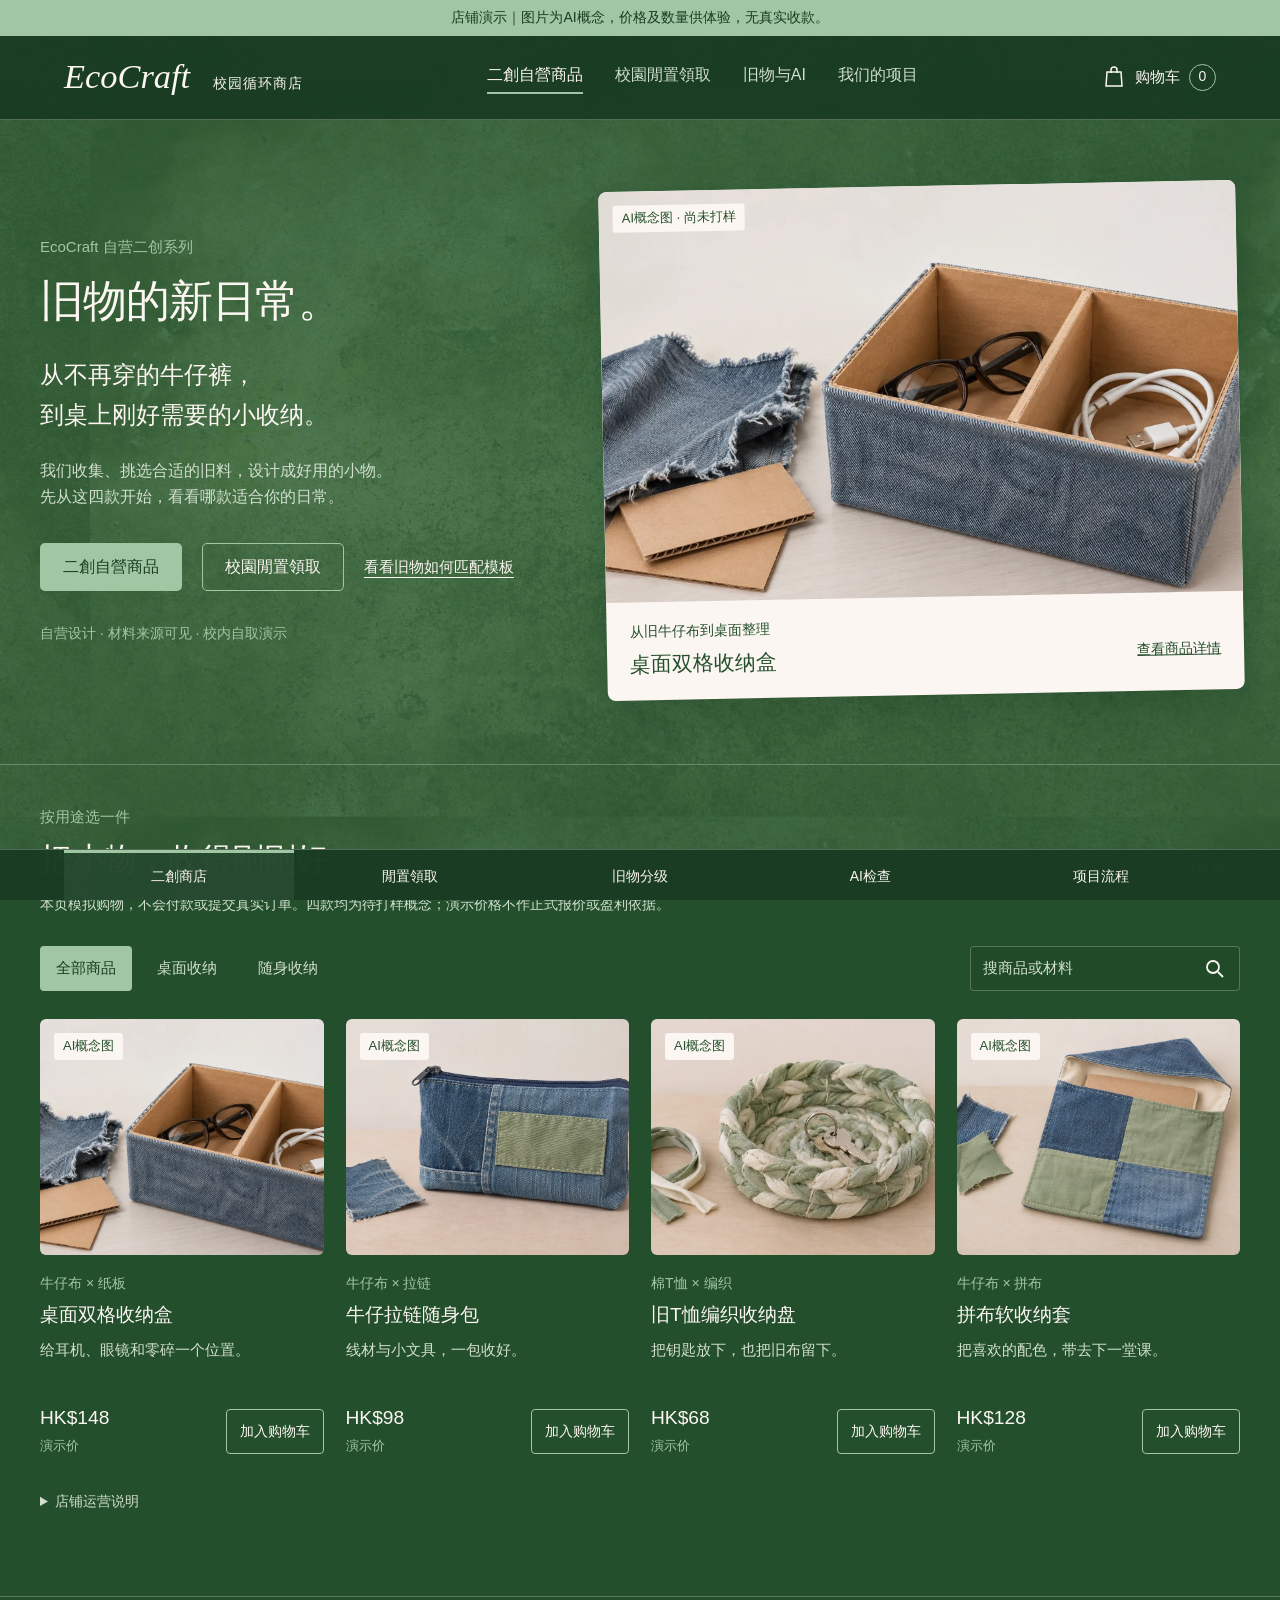
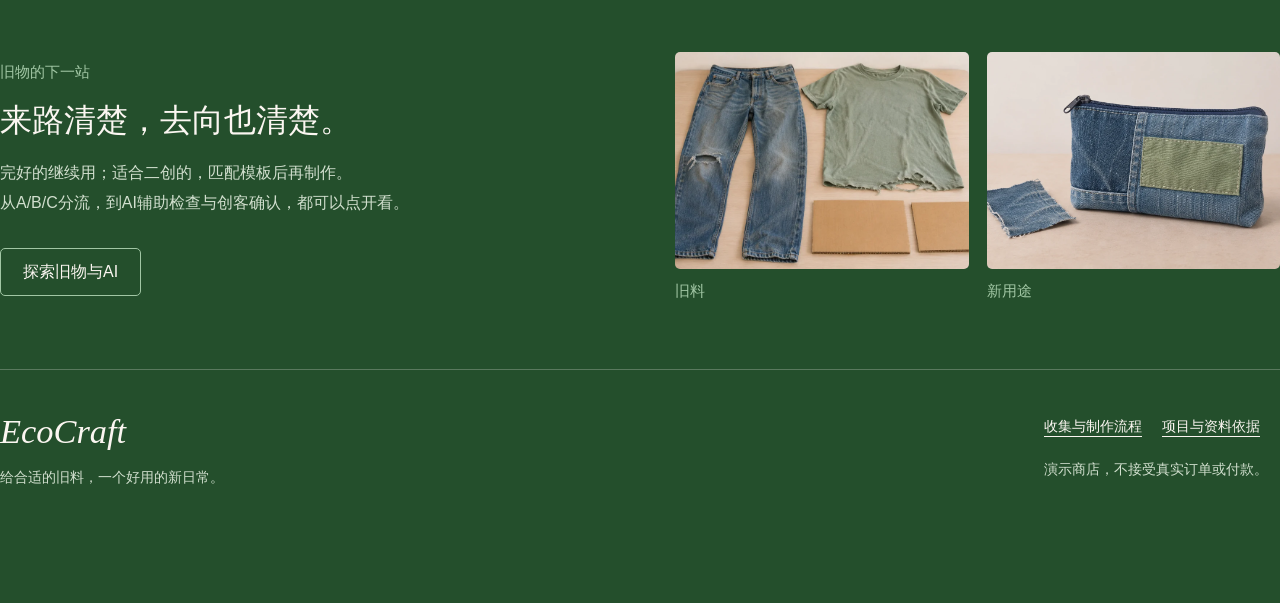
==== index.html @ 49c38d24 "Publish EcoCraft classroom backup demo" ====
<!doctype html>
<html lang="zh-Hans">
<head>
<meta charset="utf-8"><meta name="viewport" content="width=device-width,initial-scale=1"><meta name="theme-color" content="#244f2c">
<title>EcoCraft 自营商店 · 旧物的新日常</title>
<meta name="description" content="EcoCraft校园二创自营商店演示。浏览四款二创小物，体验商品详情、购物车与模拟下单，或探索旧物分级与AI辅助检查。">
<link rel="stylesheet" href="shop.css?v=shop-r6">
<link rel="stylesheet" href="reuse.css">
<script>const legacySections=['home','why','materials','ai-demo','works','transform','material-match','flow','validate','sources'];function preserveShowroomLink(){if(legacySections.includes(location.hash.slice(1)))location.replace('studio.html'+location.hash);}preserveShowroomLink();addEventListener('hashchange',preserveShowroomLink);</script>
</head>
<body>
<a class="skip" href="#shop">跳到商品</a>
<div class="demo-notice">店铺演示｜图片为AI概念，价格及数量供体验，无真实收款。</div>
<header class="shop-header">
<a class="brand" href="./" aria-label="EcoCraft商店首页">EcoCraft <span>校园循环商店</span></a>
<nav class="desktop-nav" aria-label="主导航"><a href="#shop" aria-current="page">二創自營商品</a><a href="reuse.html">校園閒置領取</a><a href="studio.html#materials">旧物与AI</a><a href="studio.html#why">我们的项目</a></nav>
<button class="cart-button" data-open-cart aria-label="打开购物车"><svg viewBox="0 0 24 24" fill="none" stroke="currentColor" stroke-width="1.5" aria-hidden="true"><path d="M5 7h14l1 14H4L5 7Z"/><path d="M9 8V5a3 3 0 0 1 6 0v3"/></svg><span>购物车</span><b data-cart-count>0</b></button>
</header>
<main>
<section class="shop-hero">
<div class="hero-copy"><p class="small-heading">EcoCraft 自营二创系列</p><h1>旧物的新日常。</h1><p class="hero-lead">从不再穿的牛仔裤，<br>到桌上刚好需要的小收纳。</p><p class="hero-description">我们收集、挑选合适的旧料，设计成好用的小物。<br class="desktop-break">先从这四款开始，看看哪款适合你的日常。</p><div class="hero-actions"><a class="button primary" href="#shop">二創自營商品</a><a class="button outline" href="reuse.html">校園閒置領取</a><a class="text-link" href="studio.html#ai-demo">看看旧物如何匹配模板</a></div><p class="hero-note">自营设计 · 材料来源可见 · 校内自取演示</p></div>
<button class="hero-product" data-detail="T01" aria-label="查看桌面双格收纳盒详情"><img src="assets/shop-T01.webp" alt="AI概念：牛仔布包覆纸板的桌面双格收纳盒" width="1100" height="619" fetchpriority="high"><span class="hero-caption"><span>从旧牛仔布到桌面整理</span><strong>桌面双格收纳盒</strong><span>查看商品详情</span></span><span class="photo-label">AI概念图 · 尚未打样</span></button>
</section>
<section class="catalog-section" id="shop" aria-labelledby="catalog-title">
<div class="catalog-heading"><div><p class="small-heading">按用途选一件</p><h2 id="catalog-title">把小物，收得刚刚好。</h2></div><span id="results-count" aria-live="polite">4款商品</span></div>
<p class="catalog-note">本页模拟购物，不会付款或提交真实订单。四款均为待打样概念；演示价格不作正式报价或盈利依据。</p>
<div class="shop-tools"><div class="categories" role="group" aria-label="商品类别"><button data-category="all" aria-pressed="true">全部商品</button><button data-category="desktop" aria-pressed="false">桌面收纳</button><button data-category="carry" aria-pressed="false">随身收纳</button></div><form id="search-form" role="search"><label class="sr-only" for="search">搜索商品或材料</label><input id="search" type="search" placeholder="搜商品或材料" autocomplete="off"><button type="submit" aria-label="搜索商品"><svg viewBox="0 0 24 24" fill="none" stroke="currentColor" stroke-width="1.8" aria-hidden="true"><circle cx="10" cy="10" r="6"/><path d="m15 15 5 5"/></svg></button></form></div>
<div id="catalog-grid" class="catalog-grid"></div>
<div id="empty-results" class="empty-results" hidden><h3>还没有找到这款小物。</h3><p>试试“牛仔”“拉链”或换一个类别。</p><button id="reset-search" class="button primary">查看全部商品</button></div>
<details class="catalog-background"><summary>店铺运营说明</summary><p>本期由EcoCraft自营收料、制作与销售。</p></details>
</section>
<section class="circular-section"><div><p class="small-heading">旧物的下一站</p><h2>来路清楚，去向也清楚。</h2><p>完好的继续用；适合二创的，匹配模板后再制作。<br>从A/B/C分流，到AI辅助检查与创客确认，都可以点开看。</p><a class="button outline" href="studio.html#materials">探索旧物与AI</a></div><div class="circular-images"><img src="assets/shop-material.webp" alt="AI原物图：旧裤子、旧T恤和纸板" loading="lazy"><span>旧料</span><img src="assets/shop-T02.webp" alt="AI概念：牛仔拉链随身包" loading="lazy"><span>新用途</span></div></section>
</main>
<footer class="shop-footer"><div><a class="brand" href="./">EcoCraft</a><p>给合适的旧料，一个好用的新日常。</p></div><div><a href="studio.html#flow">收集与制作流程</a><a href="studio.html#sources">项目与资料依据</a><p>演示商店，不接受真实订单或付款。</p></div></footer>
<nav class="bottom-nav two-entry-nav" aria-label="页面与原有功能"><a href="#shop" aria-current="page">二創商店</a><a href="reuse.html">閒置領取</a><a href="studio.html#materials">旧物分级</a><a href="studio.html#ai-demo">AI检查</a><a href="studio.html#flow">项目流程</a></nav>
<dialog id="product-dialog" class="product-dialog" aria-labelledby="detail-title">
<button class="dialog-close" data-close="product-dialog" aria-label="关闭商品详情">×</button>
<div class="detail-layout"><div class="detail-image"><img id="detail-img" alt="" src="assets/shop-T01.webp"><span class="photo-label">AI概念图 · 尚未打样</span></div><div class="detail-copy"><p class="material" id="detail-material"></p><h2 id="detail-title"></h2><p id="detail-use"></p><div class="detail-price"><strong id="detail-price"></strong><span>演示价</span></div><p class="price-explainer">价格用于体验购物流程，不是正式报价。</p><label class="qty-label" for="detail-qty">演示数量 <input type="number" id="detail-qty" min="1" max="5" step="1" value="1"></label><p class="price-explainer">本页为模拟购物，不会付款、不会提交订单，也不用填写个人资料。尺寸、质量和交付时间须在实物验证后确认，概念图不代表已有库存。</p><div class="detail-actions"><button class="button primary" id="detail-add">加入购物车</button><button class="button soft" id="detail-buy">体验下单</button></div><details><summary>尺寸与配色</summary><dl class="detail-spec"><div><dt>拟议尺寸</dt><dd id="detail-size"></dd></div><div><dt>图示配色</dt><dd>牛仔蓝／柔和混色，实际材料会有差异</dd></div></dl></details><details><summary>材料与制作</summary><p id="detail-raw"></p><a id="detail-template" href="studio.html#works">查看材料与制作模板</a></details><details><summary>质量与使用说明</summary><p id="detail-care"></p></details></div></div>
</dialog>
<dialog id="cart-dialog" class="cart-dialog" aria-labelledby="cart-title"><button class="dialog-close" data-close="cart-dialog" aria-label="关闭购物车">×</button><div class="cart-inner"><p class="small-heading">本页模拟购物</p><h2 id="cart-title">购物车</h2><ul id="cart-lines" class="cart-lines"></ul><div id="cart-summary"><div class="total-row"><span>合计</span><strong id="cart-total"></strong></div><p class="price-explainer">演示价 · 校内自取，无实际交收安排。</p></div><p class="local-note">购物车只保留在当前浏览器会话，不会提交给团队。模拟结算不会付款或提交真实订单。</p><button class="button primary full" id="to-checkout" aria-disabled="true">去模拟结算</button></div></dialog>
<dialog id="checkout-dialog" class="checkout-dialog" aria-labelledby="checkout-title"><button class="dialog-close" data-close="checkout-dialog" aria-label="关闭模拟结算">×</button><p class="small-heading">模拟结算</p><h2 id="checkout-title">确认这次选择</h2><form id="checkout-form"><ul id="checkout-items" class="order-items"></ul><details class="pickup-details"><summary>校内自取（演示）</summary><p>无额外费用，不指定真实地点或日期。</p></details><div class="total-row"><span>演示合计</span><strong id="checkout-total"></strong></div><label class="demo-accept"><input id="demo-accept" type="checkbox"><span>我知道这是模拟交易，不会扣款或提交真实订单。</span></label><div class="checkout-actions"><button class="plain-button" type="button" id="back-cart">返回购物车</button><button class="button primary" type="submit" id="place-order" aria-disabled="true">生成模拟订单</button></div></form></dialog>
<dialog id="receipt-dialog" class="receipt-dialog" aria-labelledby="receipt-title"><button class="dialog-close" data-close="receipt-dialog" aria-label="关闭模拟订单">×</button><div class="receipt-check" aria-hidden="true">✓</div><p class="small-heading">模拟结算 · 购物流程体验完成</p><h2 id="receipt-title">模拟订单已生成</h2><p class="receipt-state">未付款 · 未提交 · 不会通知任何人</p><p class="receipt-number">演示编号 <span id="receipt-id"></span></p><ul id="receipt-items" class="order-items"></ul><div class="total-row"><span>演示合计</span><strong id="receipt-total"></strong></div><p class="local-note">没有真实库存、付款或发货。关闭后可以继续体验。</p><div class="receipt-actions"><button class="button primary" data-close="receipt-dialog">继续逛商品</button><a class="text-link" href="studio.html#ai-demo">探索旧物与AI</a></div></dialog>
<div id="shop-toast" class="shop-toast" role="status" aria-live="polite"></div>
<script src="products.js?v=shop-r6"></script><script src="shop-core.js?v=shop-r6"></script><script src="shop.js?v=shop-r6"></script>
</body></html>
---- shop.css ----
:root{--green:#244f2c;--deep:#193c22;--sage:#a1c6a4;--paper:#fbf6f1;--muted:#d1dfce;--line:rgba(251,246,241,.25);font-size:16px;color-scheme:light}*{box-sizing:border-box}html{scroll-behavior:smooth;scroll-padding-top:100px}body{margin:0;color:var(--paper);background:var(--green) url('assets/green-texture.jpeg') center/1100px auto fixed;font-family:'PingFang SC','PingFang TC','Microsoft YaHei',Arial,sans-serif;line-height:1.65}button,input{font:inherit}button,a,input{touch-action:manipulation}button{cursor:pointer}a{color:inherit;text-underline-offset:5px}button{color:inherit}img{display:block;width:100%;height:auto}button:focus-visible,a:focus-visible,input:focus-visible,summary:focus-visible{outline:3px solid #e7c983;outline-offset:4px}svg{width:24px;height:24px}button[aria-disabled=true]{opacity:.5;cursor:help}[hidden]{display:none!important}.sr-only{position:absolute;width:1px;height:1px;overflow:hidden;clip-path:inset(50%);white-space:nowrap}.skip{position:fixed;left:15px;top:-100px;z-index:100;padding:12px;background:var(--paper);color:var(--green)}.skip:focus{top:15px}.demo-notice{text-align:center;padding:6px 20px;background:var(--sage);color:var(--deep);font-size:.875rem;line-height:1.7}.shop-header{display:flex;align-items:center;justify-content:space-between;gap:24px;padding:22px max(5vw,24px);background:rgba(25,60,34,.95);border-bottom:1px solid var(--line);position:sticky;top:0;z-index:20}.brand{font-family:Georgia,'Times New Roman',serif;font-style:italic;font-size:2.15rem;text-decoration:none;line-height:1.1;white-space:nowrap}.brand span{font-family:'PingFang SC','Microsoft YaHei',sans-serif;font-style:normal;font-size:.875rem;margin-left:14px;letter-spacing:1px}.desktop-nav{display:flex;gap:32px;font-size:1rem}.desktop-nav a{text-decoration:none;color:var(--muted)}.desktop-nav a[aria-current]{color:var(--paper);box-shadow:0 2px 0 var(--sage);padding-bottom:4px}.cart-button{display:flex;gap:9px;align-items:center;background:transparent;border:0;padding:6px 0;font-size:.9375rem}.cart-button b{font-size:.875rem;border:1px solid var(--sage);border-radius:50%;min-width:27px;height:27px;text-align:center;font-weight:400}.shop-hero{max-width:1380px;display:grid;grid-template-columns:.9fr 1.15fr;align-items:center;gap:64px;padding:66px 40px 70px;margin:auto}.small-heading{color:var(--sage);font-size:.9375rem;margin:0 0 14px}.hero-copy h1{font-size:clamp(2.1rem,3.4vw,3.65rem);line-height:1.25;font-weight:500;letter-spacing:-1px;margin:0 0 27px;white-space:nowrap}.hero-lead{font-size:1.5rem;line-height:1.65;margin:0 0 24px}.hero-description{font-size:1rem;color:var(--muted);margin-bottom:32px}.hero-actions{display:flex;gap:20px;align-items:center;flex-wrap:wrap}.button{display:inline-flex;min-height:46px;justify-content:center;align-items:center;padding:12px 22px;gap:8px;text-decoration:none;font-size:1rem;border:1px solid transparent;border-radius:5px;font-weight:500;line-height:1.4}.primary{background:var(--sage);color:var(--deep)}.primary:hover{background:#b9d8ba}.soft{background:#e1e9dc;color:var(--green);border-color:#b9c8b3}.outline{background:transparent;color:var(--paper);border-color:var(--sage)}.outline:hover{background:#ffffff0c}.text-link{font-size:.9375rem}.hero-note{font-size:.875rem;color:var(--sage);margin:31px 0 0}.hero-product{position:relative;padding:0;background:var(--paper);color:var(--green);text-align:left;border:0;border-radius:8px;overflow:hidden;transform:rotate(-1.1deg);box-shadow:0 18px 40px #112c1840}.hero-product>img{aspect-ratio:1.55;object-fit:cover}.hero-caption{display:grid;gap:4px;padding:18px 23px}.hero-caption>span{font-size:.875rem}.hero-caption strong{font-size:1.3rem;font-weight:500}.hero-caption>span:last-child{position:absolute;right:23px;bottom:29px;text-decoration:underline}.photo-label{position:absolute;top:14px;left:14px;color:var(--green);background:var(--paper);border-radius:3px;font-size:.8125rem;padding:3px 9px;line-height:1.6}.catalog-section{max-width:1380px;margin:auto;padding:40px 40px 70px;border-top:1px solid var(--line)}.catalog-heading{display:flex;justify-content:space-between;gap:20px;align-items:flex-end}.catalog-heading h2,.circular-section h2{font-size:2rem;line-height:1.35;font-weight:500;margin:0}.catalog-heading .small-heading{margin-bottom:8px}.catalog-heading>span{font-size:.9375rem;color:var(--muted)}.shop-tools{display:flex;justify-content:space-between;align-items:center;gap:25px;margin:30px 0 28px}.categories{display:flex;gap:9px;flex-wrap:wrap}.categories button{border:1px solid transparent;background:transparent;color:var(--muted);padding:9px 15px;border-radius:4px;font-size:.9375rem;min-height:44px}.categories button[aria-pressed=true]{background:var(--sage);color:var(--deep)}#search-form{display:flex;align-items:center;border:1px solid var(--line);border-radius:4px;min-height:44px;background:#193c2240;max-width:300px}#search{background:transparent;color:var(--paper);border:0;padding:9px 12px;width:220px;min-width:0;font-size:.9375rem}#search::placeholder{color:var(--muted)}#search-form button{background:transparent;border:0;padding:8px 12px;display:flex}.catalog-grid{display:grid;grid-template-columns:repeat(4,minmax(0,1fr));gap:22px}.product-card{min-width:0}.photo-button{position:relative;display:block;width:100%;background:var(--paper);padding:0;border:0;border-radius:6px;overflow:hidden}.photo-button>img{aspect-ratio:1.2;object-fit:cover;transition:transform .2s}.photo-button:hover>img{transform:scale(1.025)}.product-info{padding:17px 0 0}.material{font-size:.875rem;color:var(--sage);margin:0 0 6px}.product-info h3{margin:0;font-size:1.2rem;font-weight:500;line-height:1.45}.product-info h3 button{font:inherit;padding:0;text-align:left;background:transparent;border:0}.product-copy{font-size:.9375rem;color:var(--muted);margin:9px 0 20px;min-height:3.1em}.card-bottom{display:flex;justify-content:space-between;gap:10px;align-items:center}.card-bottom strong{font-size:1.2rem;font-weight:500;display:block;line-height:1.4}.card-bottom span{font-size:.8125rem;color:var(--sage)}.compact-button{padding:10px 13px;border:1px solid var(--sage);border-radius:4px;background:transparent;min-height:44px;font-size:.875rem;white-space:nowrap}.compact-button:hover{background:var(--sage);color:var(--deep)}.catalog-note{font-size:.875rem;color:var(--muted);margin:32px 0 0}.empty-results{text-align:center;padding:70px 20px;border:1px solid var(--line)}.empty-results h3{font-size:1.4rem;font-weight:500}.empty-results p{color:var(--muted)}.circular-section{display:grid;grid-template-columns:1fr 1fr;gap:70px;align-items:center;max-width:1300px;margin:auto;padding:55px 0 65px;border-top:1px solid var(--line)}.circular-section p:not(.small-heading){color:var(--muted);font-size:1rem;line-height:1.9}.circular-section .button{margin-top:13px}.circular-images{display:grid;grid-template-columns:1fr 1fr;gap:10px 18px}.circular-images img{aspect-ratio:1.35;object-fit:cover;border-radius:5px}.circular-images span{grid-row:2;color:var(--sage);font-size:.9375rem}.circular-images img:nth-of-type(2){grid-column:2;grid-row:1}.shop-footer{display:flex;justify-content:space-between;gap:40px;max-width:1300px;margin:auto;padding:43px 0 100px;border-top:1px solid var(--line)}.shop-footer p{font-size:.875rem;color:var(--muted)}.shop-footer>div:last-child a{display:inline-block;margin:0 20px 6px 0;font-size:.875rem}.bottom-nav{position:fixed;bottom:0;left:0;right:0;display:grid;grid-template-columns:repeat(4,1fr);padding:0 5%;background:rgba(25,60,34,.98);z-index:25;border-top:1px solid var(--line)}.bottom-nav a{padding:12px 5px;text-align:center;font-size:.875rem;text-decoration:none;border-top:3px solid transparent}.bottom-nav a[aria-current]{border-color:var(--sage);background:#a1c6a418}dialog{border:1px solid var(--sage);background:var(--paper);color:var(--green);padding:0;border-radius:8px;max-width:calc(100vw - 40px);max-height:calc(100dvh - 40px);box-shadow:0 20px 90px #07180c55;line-height:1.65}dialog::backdrop{background:#102417aa}dialog h2{font-size:1.9rem;font-weight:500;line-height:1.35;margin:0 0 18px}.dialog-close{position:absolute;z-index:2;right:13px;top:10px;width:44px;height:44px;border:0;background:var(--paper);border-radius:50%;color:var(--green);font-size:2rem;line-height:1}.product-dialog{width:1030px}.detail-layout{display:grid;grid-template-columns:1fr 1fr}.detail-image{position:sticky;top:0;align-self:start;padding:20px}.detail-image img{aspect-ratio:1;object-fit:contain;background:#eee7dd}.detail-image .photo-label{top:32px;left:32px}.detail-copy{padding:45px 35px 30px 10px}.detail-copy .material{color:#527559}.detail-copy h2{margin-bottom:18px}.detail-copy>p:not(.material){font-size:1rem}.detail-price{display:flex;align-items:baseline;gap:13px;margin:22px 0 0}.detail-price strong{font-size:1.9rem;font-weight:500}.detail-price span{font-size:.875rem;color:#527559}.price-explainer{font-size:.875rem!important;color:#526951;margin:8px 0 14px}.detail-spec{font-size:.9375rem;margin:23px 0;border-top:1px solid #244f2c25}.detail-spec>div{padding:12px 0;border-bottom:1px solid #244f2c25;display:grid;grid-template-columns:75px 1fr;gap:18px}.detail-spec dt{color:#526951}.detail-spec dd{margin:0}.qty-label{display:flex;gap:22px;align-items:center;font-size:.9375rem;margin:20px 0}.qty-label input{width:78px;padding:7px 9px;border:1px solid #66856b;border-radius:4px;background:transparent;color:var(--green);min-height:44px}.detail-actions{display:flex;gap:10px}.detail-actions .button{flex:1;padding-left:12px;padding-right:12px}.detail-copy details{border-top:1px solid #244f2c25;margin-top:20px;padding-top:15px;font-size:.9375rem}.detail-copy details summary{cursor:pointer;min-height:35px}.detail-copy details p{color:#526951;font-size:.9375rem}.cart-dialog{margin:0 0 0 auto;border-radius:0;height:100dvh;max-height:100dvh;max-width:100vw;width:580px;border-right:0}.cart-inner{padding:40px 30px}.cart-inner .small-heading,.checkout-dialog>.small-heading,.receipt-dialog>.small-heading{color:#527559}.cart-lines{list-style:none;padding:0;margin:30px 0}.cart-line{display:grid;grid-template-columns:86px minmax(0,1fr) auto;gap:18px;padding:20px 0;border-bottom:1px solid #244f2c25}.cart-line>img{width:86px;height:93px;object-fit:cover;border-radius:3px}.cart-line h3{font-size:1rem;font-weight:500;margin:0 0 5px}.cart-line p{margin:0 0 12px;font-size:.9375rem}.cart-line p span{font-size:.8125rem;color:#526951}.cart-line>strong{font-size:.9375rem;white-space:nowrap;font-weight:500}.line-actions{display:flex;align-items:center;gap:16px}.quantity{display:flex;align-items:center;border:1px solid #244f2c40;border-radius:3px}.quantity button{width:35px;height:36px;border:0;background:transparent;font-size:1.1rem}.quantity output{min-width:26px;text-align:center;font-size:.9375rem}.plain-button{border:0;padding:5px 0;min-height:36px;background:transparent;text-decoration:underline;text-underline-offset:4px;font-size:.875rem}.total-row{display:flex;justify-content:space-between;gap:15px;padding-top:23px;border-top:1px solid #244f2c40;font-size:1.1rem}.total-row strong{font-size:1.5rem;font-weight:500}.full{width:100%;margin-top:12px}.local-note{font-size:.875rem;color:#526951}.cart-empty{text-align:center;padding:55px 12px}.cart-empty h3{font-weight:500;font-size:1.2rem}.cart-empty p{color:#526951}.empty-symbol{font-size:2.7rem;color:#77967b}.checkout-dialog,.receipt-dialog{width:600px;padding:42px 35px}.order-items{list-style:none;padding:0;margin:28px 0}.order-items li{display:flex;justify-content:space-between;gap:20px;padding:14px 0;border-bottom:1px solid #244f2c25;font-size:.9375rem}.order-items li strong{font-weight:500;white-space:nowrap}.demo-accept{display:flex;align-items:flex-start;gap:11px;font-size:.9375rem;margin:25px 0}.demo-accept input{width:20px;height:20px;flex-shrink:0;margin:4px 0;accent-color:var(--green)}.checkout-actions{display:flex;justify-content:space-between;gap:20px;align-items:center;margin-top:30px}.receipt-dialog{text-align:center}.receipt-check{width:64px;height:64px;border-radius:50%;background:var(--sage);color:var(--green);font-size:2rem;line-height:64px;margin:0 auto 23px}.receipt-state{background:#e4ecdf;border-radius:4px;padding:10px;font-size:.9375rem}.receipt-number{font-size:.8125rem;color:#526951;overflow-wrap:anywhere}.receipt-actions{display:grid;gap:18px;margin-top:25px}.receipt-dialog .order-items,.receipt-dialog .total-row{text-align:left}.shop-toast{position:fixed;bottom:75px;left:50%;transform:translate(-50%,15px);z-index:100;color:var(--green);background:var(--paper);padding:13px 22px;border:1px solid var(--sage);border-radius:6px;box-shadow:0 7px 25px #10241733;max-width:calc(100vw - 32px);width:max-content;opacity:0;pointer-events:none;transition:opacity .15s,transform .15s;font-size:.9375rem}.shop-toast.show{opacity:1;transform:translate(-50%,0)}
@media(min-width:1600px){.shop-hero{padding-top:90px;padding-bottom:90px}}
@media(max-width:1100px){.shop-hero{gap:35px;padding:50px 30px}.desktop-nav{gap:20px}.brand span{display:none}.catalog-section{padding:35px 30px 60px}.catalog-grid{gap:20px}.card-bottom{align-items:flex-start;flex-direction:column}.compact-button{width:100%}.circular-section,.shop-footer{margin-left:30px;margin-right:30px}.hero-caption>span:last-child{position:static}.hero-lead{font-size:1.3rem}.hero-description{font-size:.9375rem}.product-dialog{width:960px}}
@media(max-width:760px){.demo-notice{font-size:.8125rem;padding:6px 15px}.shop-header{padding:17px 20px}.brand{font-size:1.9rem}.desktop-nav{display:none}.cart-button{font-size:.875rem}.shop-hero{grid-template-columns:1fr;padding:35px 20px 45px;gap:30px}.hero-copy h1{font-size:2.5rem;margin-bottom:18px}.hero-lead{font-size:1.3rem;margin-bottom:15px}.hero-description{margin-bottom:22px}.hero-actions{gap:15px}.hero-note{margin-top:22px}.hero-product{transform:none}.hero-product>img{aspect-ratio:1.5}.hero-caption{padding:16px 20px;grid-template-columns:1fr auto}.hero-caption>span:first-child{grid-column:1/-1}.hero-caption>span:last-child{font-size:.8125rem;align-self:center}.hero-caption strong{font-size:1.1rem}.catalog-section{padding:34px 20px 45px}.catalog-heading h2{font-size:1.6rem}.catalog-heading>span{white-space:nowrap;font-size:.875rem}.shop-tools{flex-direction:column;align-items:stretch;gap:18px;margin:24px 0}.categories{gap:5px}.categories button{padding:8px 12px;font-size:.875rem}#search-form{max-width:none}#search{width:100%}.catalog-grid{grid-template-columns:repeat(2,minmax(0,1fr));gap:28px 14px}.photo-button .photo-label{font-size:.75rem;top:8px;left:8px;padding:2px 6px}.product-info{padding-top:12px}.product-info h3{font-size:1rem;line-height:1.5}.material{font-size:.8125rem}.product-copy{font-size:.875rem;min-height:4.7em;margin:8px 0 12px}.card-bottom strong{font-size:1.1rem}.card-bottom span{font-size:.75rem}.compact-button{font-size:.875rem;min-height:42px}.catalog-note{font-size:.8125rem}.circular-section{grid-template-columns:1fr;gap:30px;margin:0 20px;padding:35px 0 45px}.circular-section h2{font-size:1.7rem}.circular-section p:not(.small-heading){font-size:.9375rem}.shop-footer{display:block;margin:0 20px;padding:35px 0 90px}.shop-footer>div+div{margin-top:25px}.bottom-nav{padding:0}.bottom-nav a{font-size:.8125rem}.detail-layout{grid-template-columns:1fr}.product-dialog{max-width:calc(100vw - 24px);max-height:calc(100dvh - 24px)}.detail-image{position:relative;padding:16px}.detail-image img{aspect-ratio:1.25}.detail-image .photo-label{top:26px;left:26px}.detail-copy{padding:5px 22px 28px}.detail-copy h2{font-size:1.65rem}.detail-copy>p:not(.material){font-size:.9375rem}.dialog-close{right:10px;top:9px}.cart-inner{padding:45px 20px 28px}.cart-line{grid-template-columns:68px minmax(0,1fr);gap:13px}.cart-line>img{width:68px;height:83px}.cart-line>strong{grid-column:2;font-size:.875rem;margin-top:-8px}.cart-line h3{font-size:.9375rem}.line-actions{gap:12px}.cart-empty{padding:40px 4px}.checkout-dialog,.receipt-dialog{max-width:calc(100vw - 24px);padding:42px 23px 28px}.checkout-actions{gap:15px}.checkout-actions .button{padding:12px 14px;font-size:.9375rem}.checkout-dialog h2,.receipt-dialog h2,.cart-dialog h2{font-size:1.7rem}.order-items li{font-size:.875rem}.demo-accept{font-size:.875rem}.hero-copy .desktop-break{display:none}}
@media(prefers-reduced-motion:reduce){html{scroll-behavior:auto}*,*:before,*:after{transition:none!important;transform:none!important}}

.catalog-note { margin-top: 12px; }
.catalog-background { margin-top: 24px; color: var(--muted); font-size: .875rem; }
.catalog-background summary, .pickup-details summary, .detail-copy details summary {
  cursor: pointer;
  min-height: 44px;
  padding: 8px 0;
}
.detail-copy details { margin-top: 12px; padding-top: 0; }
.detail-copy .detail-spec { margin: 4px 0 12px; }
.pickup-details { margin: 12px 0 16px; }
.pickup-details p { margin: 0 0 10px; color: #526951; font-size: .875rem; }

@media (max-width: 760px) {
  .detail-image img { max-height: min(23dvh, 180px); }
  .detail-copy h2 { margin-bottom: 8px; }
  .detail-copy #detail-use { margin: 8px 0; }
  .detail-price { margin-top: 8px; }
  .qty-label { margin: 10px 0; }
}
---- reuse.css ----
/* Use the existing shop tokens, texture, dialogs and navigation. */
.bottom-nav.two-entry-nav {
  grid-template-columns: repeat(5, minmax(0, 1fr));
}

.reuse-page {
  font-family: "PingFang TC", "Noto Sans CJK TC", "Microsoft JhengHei", sans-serif;
}

.reuse-intro, .reuse-list {
  max-width: 1380px;
  margin-inline: auto;
  padding-inline: 40px;
}

.reuse-intro {
  display: grid;
  grid-template-columns: minmax(0, 1.2fr) minmax(290px, .72fr);
  gap: clamp(38px, 8vw, 112px);
  align-items: center;
  padding-block: 58px 44px;
}

.reuse-kicker {
  margin: 0 0 12px;
  color: var(--sage);
  font-size: .9375rem;
}

.reuse-intro h1 {
  margin: 0;
  font-size: clamp(2.45rem, 5vw, 4.45rem);
  font-weight: 550;
  line-height: 1.16;
  letter-spacing: .02em;
}

.reuse-lead {
  margin: 18px 0 26px;
  color: var(--muted);
  font-size: clamp(1rem, 1.9vw, 1.22rem);
}

.reuse-steps {
  padding-inline-start: 28px;
  border-inline-start: 2px solid var(--sage);
}

.reuse-steps h2 {
  margin: 0;
  font-size: 1.2rem;
  font-weight: 550;
}

.reuse-steps ol {
  display: grid;
  gap: 4px;
  margin: 12px 0 15px;
  padding-inline-start: 1.45rem;
}

.reuse-steps li {
  padding-inline-start: .32rem;
}

.reuse-steps li::marker {
  color: var(--sage);
}

.reuse-steps p {
  max-width: 33ch;
  margin: 0;
  color: var(--muted);
  font-size: .9375rem;
}

.reuse-list {
  padding-block: 23px 62px;
  border-top: 1px solid var(--line);
}

.reuse-section-heading {
  display: flex;
  align-items: baseline;
  justify-content: space-between;
  gap: 10px 18px;
  flex-wrap: wrap;
  margin-bottom: 16px;
}

.reuse-section-heading h2 {
  margin: 0;
  font-size: clamp(1.45rem, 2.5vw, 1.88rem);
  font-weight: 500;
}

.reuse-section-heading p {
  margin: 0;
  font-size: .9375rem;
  color: var(--sage);
}

.reuse-grid {
  display: grid;
  grid-template-columns: repeat(3, minmax(0, 1fr));
  gap: 24px;
}

.reuse-card {
  min-width: 0;
  overflow: hidden;
  background: rgba(25, 60, 34, .6);
  border: 1px solid var(--line);
  border-radius: 6px;
  display: flex;
  flex-direction: column;
}

.reuse-photo {
  position: relative;
  flex: none;
  aspect-ratio: 3 / 2;
  background: #d1c3ab url("assets/campus-reuse-objects.webp") no-repeat;
  background-size: 200% 200%;
}

.reuse-photo-box { background-position: left top; }
.reuse-photo-files { background-position: right top; }
.reuse-photo-tray { background-position: left bottom; }

.reuse-photo-jacket {
  background-image: url("assets/campus-reuse-jacket.webp");
  background-position: center;
  background-size: cover;
}

.reuse-photo-shirt {
  background-image: url("assets/campus-reuse-shirt.webp");
  background-position: right 71%;
  background-size: 290% auto;
}

.reuse-image-label {
  position: absolute;
  inset: 11px auto auto 11px;
  border-radius: 3px;
  padding: 2px 8px;
  font-size: .8125rem;
  color: var(--deep);
  background: var(--paper);
}

.reuse-card-copy {
  display: flex;
  flex-grow: 1;
  flex-direction: column;
  padding: 15px 17px 17px;
}

.reuse-card-copy h3 {
  margin: 0 0 4px;
  font-size: 1.16rem;
  font-weight: 550;
}

.reuse-card-copy p {
  margin: 0 0 15px;
  color: var(--muted);
  font-size: .9375rem;
}

.reuse-card-actions {
  display: flex;
  align-items: center;
  justify-content: space-between;
  flex-wrap: wrap;
  gap: 8px 12px;
  margin-top: auto;
}

.reuse-status {
  color: var(--sage);
  font-size: .875rem;
}

.reuse-card-actions .button {
  padding: 8px 13px;
  min-height: 44px;
  font-size: .9375rem;
}

.reuse-clothing {
  margin-top: 30px;
  padding-top: 25px;
  border-top: 1px solid var(--line);
}

.reuse-footer {
  align-items: center;
}

.reuse-summary {
  display: flex;
  justify-content: space-between;
  gap: 12px;
  padding: 12px 0;
  border-block: 1px solid #244f2c36;
}

.reuse-slot-label {
  display: block;
  margin: 18px 0 7px;
  font-weight: 600;
}

#reuse-slot {
  font: inherit;
  width: 100%;
  min-height: 45px;
  padding: 7px 10px;
  border: 1px solid #66856b;
  border-radius: 4px;
  color: var(--deep);
  background: white;
}

#reuse-slot:focus-visible {
  outline: 3px solid #3f6842;
  outline-offset: 2px;
}

.reuse-pickup {
  padding: 13px 17px;
  background: #e4ecdf;
  border: 1px solid var(--sage);
  border-radius: 4px;
}

.reuse-pickup div {
  display: flex;
  flex-wrap: wrap;
  justify-content: space-between;
  column-gap: 16px;
}

.reuse-pickup dd {
  margin: 0;
  font-weight: 550;
}

.reuse-inline-link {
  text-underline-offset: 4px;
  font-weight: 500;
}

@media (max-width: 900px) {
  .reuse-grid { gap: 16px; }
  .reuse-intro, .reuse-list { padding-inline: 25px; }
}

@media (max-width: 760px) {
  .reuse-intro {
    grid-template-columns: 1fr;
    padding-block: 35px 27px;
    gap: 23px;
  }
  .reuse-steps { padding-inline-start: 15px; }
  .reuse-intro, .reuse-list { padding-inline: 20px; }
  .reuse-grid { grid-template-columns: repeat(2, minmax(0, 1fr)); gap: 14px; }
  .reuse-card-copy { padding: 11px; }
  .reuse-card-copy h3 { font-size: 1rem; }
  .reuse-card-copy p { font-size: .875rem; margin-bottom: 11px; }
  .reuse-card-actions { align-items: stretch; flex-direction: column; gap: 5px; }
  .reuse-card-actions .button { font-size: .875rem; }
  .reuse-image-label { inset: 6px auto auto 6px; font-size: .75rem; }
  .bottom-nav.two-entry-nav a { padding-inline: 2px; }
}
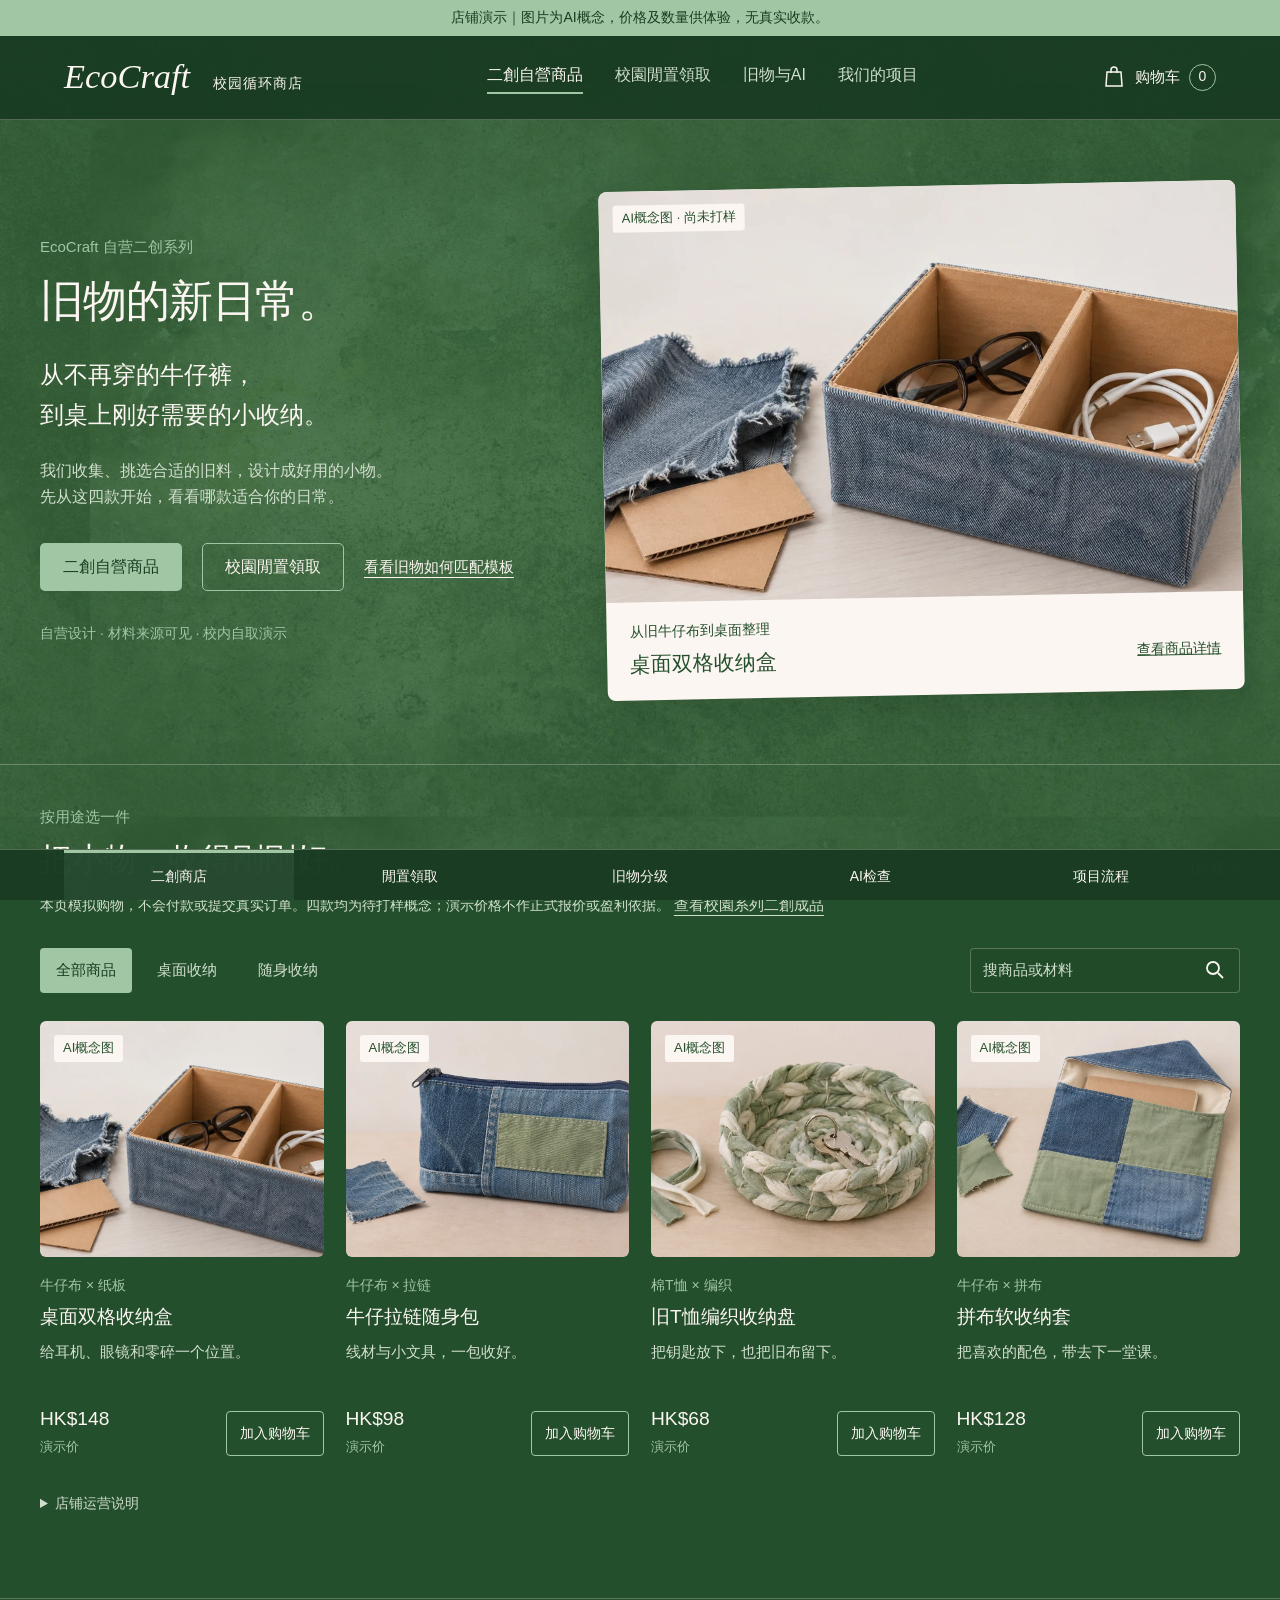
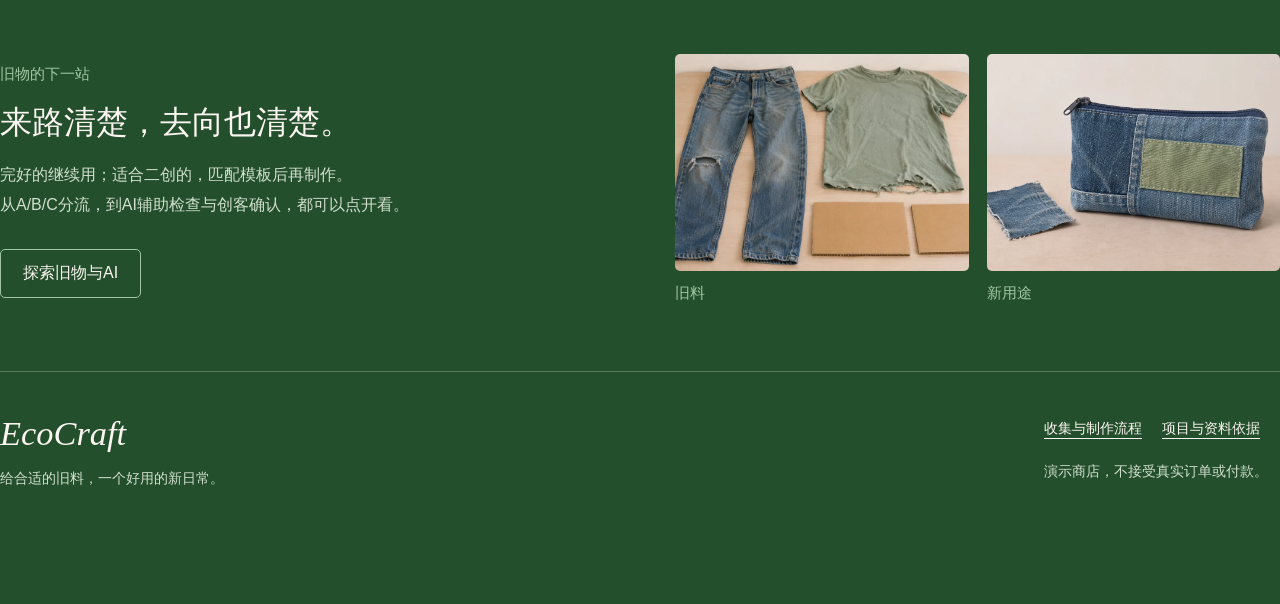
==== commit 3bb76494: "Show eight campus upcycling works" ====
--- a/index.html
+++ b/index.html
@@ -23,7 +23,7 @@
 </section>
 <section class="catalog-section" id="shop" aria-labelledby="catalog-title">
 <div class="catalog-heading"><div><p class="small-heading">按用途选一件</p><h2 id="catalog-title">把小物，收得刚刚好。</h2></div><span id="results-count" aria-live="polite">4款商品</span></div>
-<p class="catalog-note">本页模拟购物，不会付款或提交真实订单。四款均为待打样概念；演示价格不作正式报价或盈利依据。</p>
+<p class="catalog-note">本页模拟购物，不会付款或提交真实订单。四款均为待打样概念；演示价格不作正式报价或盈利依据。 <a class="text-link" href="studio.html#campus-collection">查看校園系列二創成品</a></p>
 <div class="shop-tools"><div class="categories" role="group" aria-label="商品类别"><button data-category="all" aria-pressed="true">全部商品</button><button data-category="desktop" aria-pressed="false">桌面收纳</button><button data-category="carry" aria-pressed="false">随身收纳</button></div><form id="search-form" role="search"><label class="sr-only" for="search">搜索商品或材料</label><input id="search" type="search" placeholder="搜商品或材料" autocomplete="off"><button type="submit" aria-label="搜索商品"><svg viewBox="0 0 24 24" fill="none" stroke="currentColor" stroke-width="1.8" aria-hidden="true"><circle cx="10" cy="10" r="6"/><path d="m15 15 5 5"/></svg></button></form></div>
 <div id="catalog-grid" class="catalog-grid"></div>
 <div id="empty-results" class="empty-results" hidden><h3>还没有找到这款小物。</h3><p>试试“牛仔”“拉链”或换一个类别。</p><button id="reset-search" class="button primary">查看全部商品</button></div>
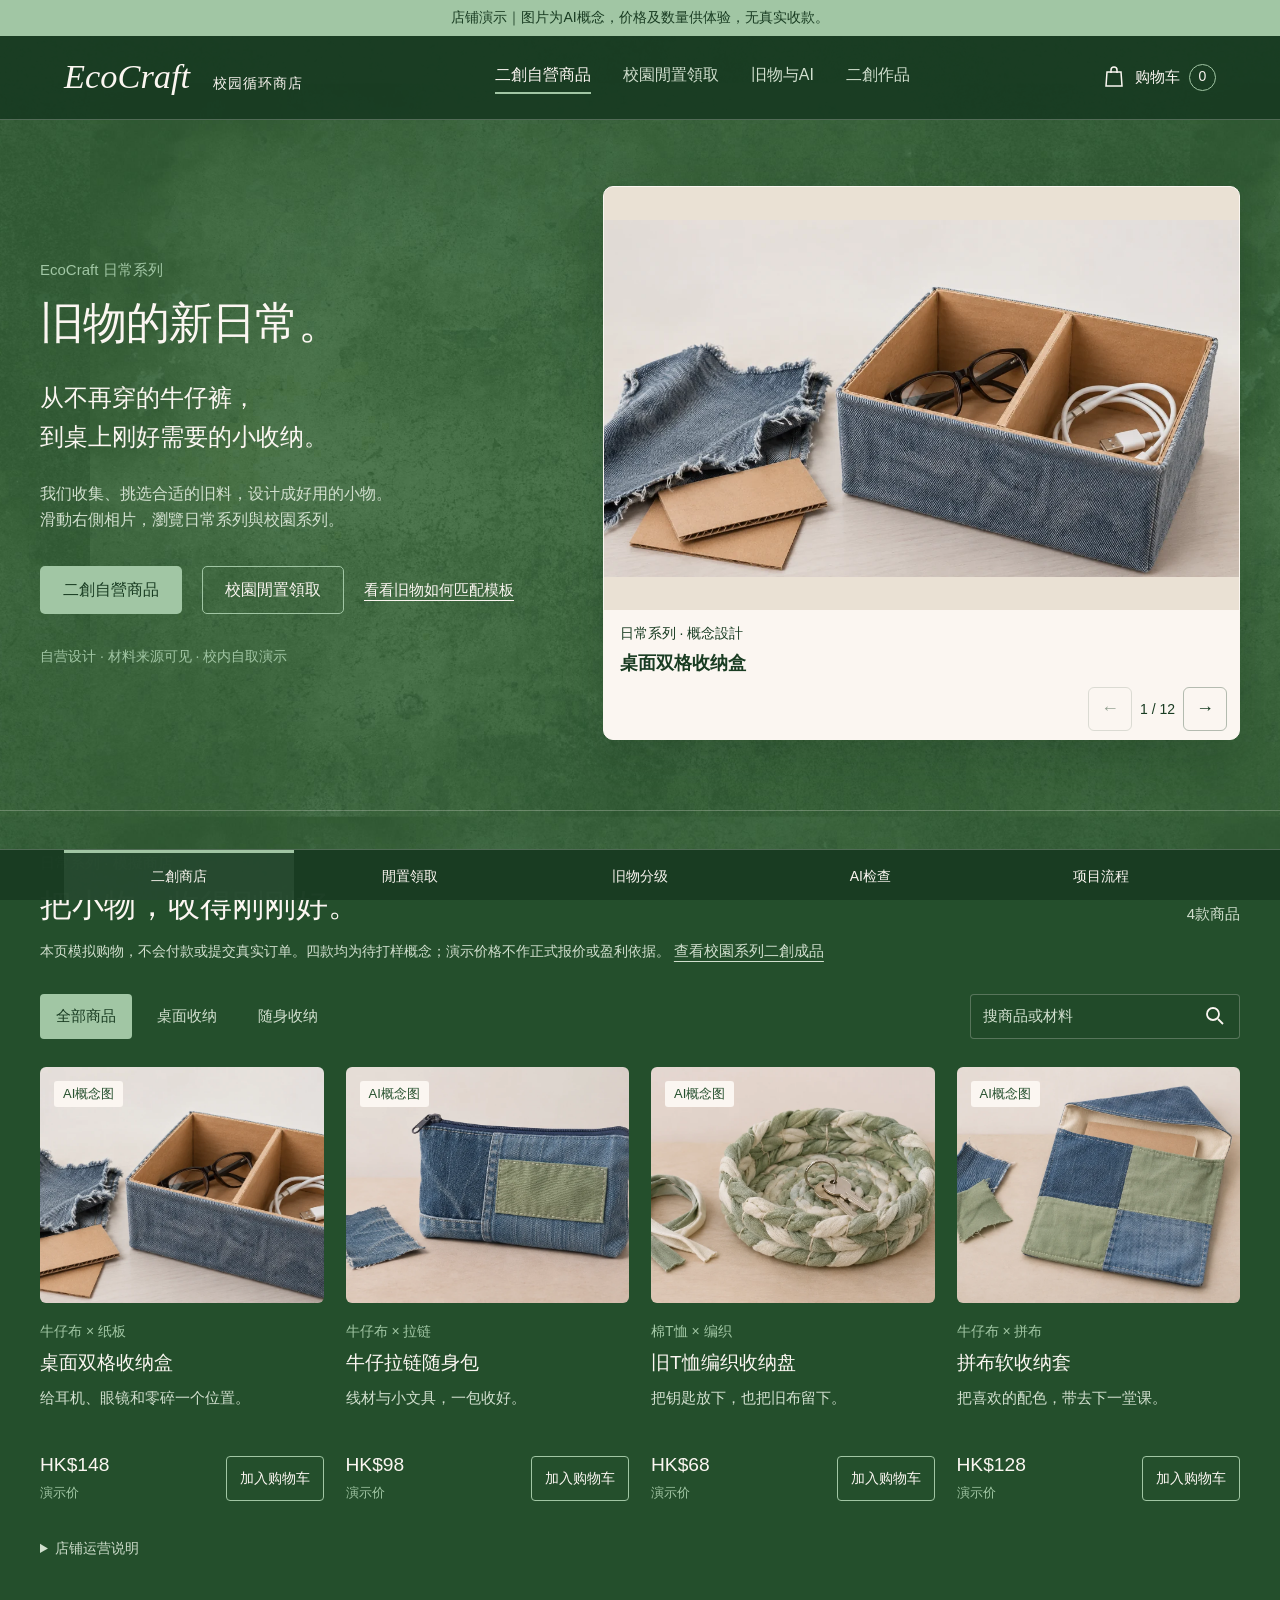
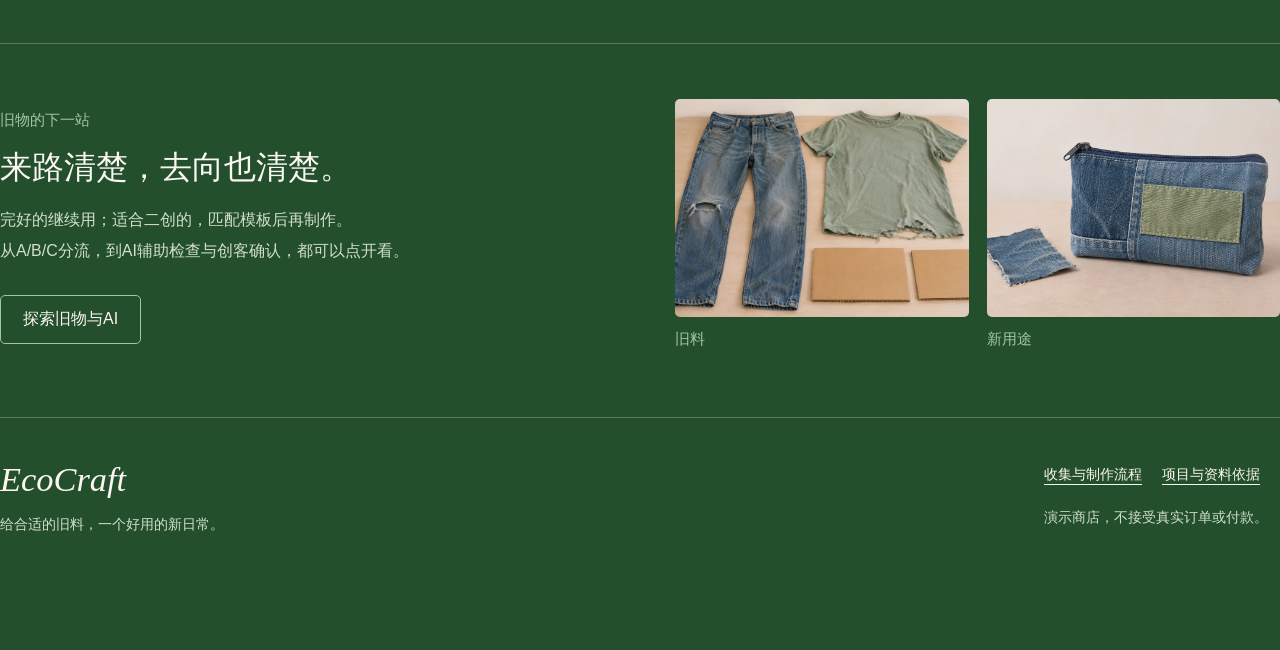
==== commit 7b501e8b: "Organize works into two series with a twelve-work carousel" ====
--- a/index.html
+++ b/index.html
@@ -6,23 +6,31 @@
 <meta name="description" content="EcoCraft校园二创自营商店演示。浏览四款二创小物，体验商品详情、购物车与模拟下单，或探索旧物分级与AI辅助检查。">
 <link rel="stylesheet" href="shop.css?v=shop-r6">
 <link rel="stylesheet" href="reuse.css">
-<script>const legacySections=['home','why','materials','ai-demo','works','transform','material-match','flow','validate','sources'];function preserveShowroomLink(){if(legacySections.includes(location.hash.slice(1)))location.replace('studio.html'+location.hash);}preserveShowroomLink();addEventListener('hashchange',preserveShowroomLink);</script>
+<link rel="stylesheet" href="collection.css?v=series1">
+<script>const legacySections=['home','materials','ai-demo','works','daily-collection','campus-collection','transform','material-match','flow','validate','sources'];function preserveShowroomLink(){if(legacySections.includes(location.hash.slice(1)))location.replace('studio.html'+location.hash);}preserveShowroomLink();addEventListener('hashchange',preserveShowroomLink);</script>
 </head>
 <body>
 <a class="skip" href="#shop">跳到商品</a>
 <div class="demo-notice">店铺演示｜图片为AI概念，价格及数量供体验，无真实收款。</div>
 <header class="shop-header">
 <a class="brand" href="./" aria-label="EcoCraft商店首页">EcoCraft <span>校园循环商店</span></a>
-<nav class="desktop-nav" aria-label="主导航"><a href="#shop" aria-current="page">二創自營商品</a><a href="reuse.html">校園閒置領取</a><a href="studio.html#materials">旧物与AI</a><a href="studio.html#why">我们的项目</a></nav>
+<nav class="desktop-nav" aria-label="主导航"><a href="#shop" aria-current="page">二創自營商品</a><a href="reuse.html">校園閒置領取</a><a href="studio.html#materials">旧物与AI</a><a href="studio.html#works">二創作品</a></nav>
 <button class="cart-button" data-open-cart aria-label="打开购物车"><svg viewBox="0 0 24 24" fill="none" stroke="currentColor" stroke-width="1.5" aria-hidden="true"><path d="M5 7h14l1 14H4L5 7Z"/><path d="M9 8V5a3 3 0 0 1 6 0v3"/></svg><span>购物车</span><b data-cart-count>0</b></button>
 </header>
 <main>
 <section class="shop-hero">
-<div class="hero-copy"><p class="small-heading">EcoCraft 自营二创系列</p><h1>旧物的新日常。</h1><p class="hero-lead">从不再穿的牛仔裤，<br>到桌上刚好需要的小收纳。</p><p class="hero-description">我们收集、挑选合适的旧料，设计成好用的小物。<br class="desktop-break">先从这四款开始，看看哪款适合你的日常。</p><div class="hero-actions"><a class="button primary" href="#shop">二創自營商品</a><a class="button outline" href="reuse.html">校園閒置領取</a><a class="text-link" href="studio.html#ai-demo">看看旧物如何匹配模板</a></div><p class="hero-note">自营设计 · 材料来源可见 · 校内自取演示</p></div>
-<button class="hero-product" data-detail="T01" aria-label="查看桌面双格收纳盒详情"><img src="assets/shop-T01.webp" alt="AI概念：牛仔布包覆纸板的桌面双格收纳盒" width="1100" height="619" fetchpriority="high"><span class="hero-caption"><span>从旧牛仔布到桌面整理</span><strong>桌面双格收纳盒</strong><span>查看商品详情</span></span><span class="photo-label">AI概念图 · 尚未打样</span></button>
+<div class="hero-copy"><p class="small-heading">EcoCraft 日常系列</p><h1>旧物的新日常。</h1><p class="hero-lead">从不再穿的牛仔裤，<br>到桌上刚好需要的小收纳。</p><p class="hero-description">我们收集、挑选合适的旧料，设计成好用的小物。<br class="desktop-break">滑動右側相片，瀏覽日常系列與校園系列。</p><div class="hero-actions"><a class="button primary" href="#shop">二創自營商品</a><a class="button outline" href="reuse.html">校園閒置領取</a><a class="text-link" href="studio.html#ai-demo">看看旧物如何匹配模板</a></div><p class="hero-note">自营设计 · 材料来源可见 · 校内自取演示</p></div>
+<div class="work-carousel" data-work-carousel="shop" role="region" aria-label="作品照片輪播">
+ <div class="work-carousel-track" tabindex="0" aria-label="左右捲動觀看作品"></div>
+ <div class="work-carousel-controls">
+  <button type="button" data-carousel-back aria-label="上一款作品" disabled>←</button>
+  <span class="work-carousel-position" aria-live="polite">1 / 12</span>
+  <button type="button" data-carousel-next aria-label="下一款作品">→</button>
+ </div>
+</div>
 </section>
 <section class="catalog-section" id="shop" aria-labelledby="catalog-title">
-<div class="catalog-heading"><div><p class="small-heading">按用途选一件</p><h2 id="catalog-title">把小物，收得刚刚好。</h2></div><span id="results-count" aria-live="polite">4款商品</span></div>
+<div class="catalog-heading"><div><p class="small-heading">日常系列 · 模擬商店</p><h2 id="catalog-title">把小物，收得刚刚好。</h2></div><span id="results-count" aria-live="polite">4款商品</span></div>
 <p class="catalog-note">本页模拟购物，不会付款或提交真实订单。四款均为待打样概念；演示价格不作正式报价或盈利依据。 <a class="text-link" href="studio.html#campus-collection">查看校園系列二創成品</a></p>
 <div class="shop-tools"><div class="categories" role="group" aria-label="商品类别"><button data-category="all" aria-pressed="true">全部商品</button><button data-category="desktop" aria-pressed="false">桌面收纳</button><button data-category="carry" aria-pressed="false">随身收纳</button></div><form id="search-form" role="search"><label class="sr-only" for="search">搜索商品或材料</label><input id="search" type="search" placeholder="搜商品或材料" autocomplete="off"><button type="submit" aria-label="搜索商品"><svg viewBox="0 0 24 24" fill="none" stroke="currentColor" stroke-width="1.8" aria-hidden="true"><circle cx="10" cy="10" r="6"/><path d="m15 15 5 5"/></svg></button></form></div>
 <div id="catalog-grid" class="catalog-grid"></div>
@@ -41,5 +49,5 @@
 <dialog id="checkout-dialog" class="checkout-dialog" aria-labelledby="checkout-title"><button class="dialog-close" data-close="checkout-dialog" aria-label="关闭模拟结算">×</button><p class="small-heading">模拟结算</p><h2 id="checkout-title">确认这次选择</h2><form id="checkout-form"><ul id="checkout-items" class="order-items"></ul><details class="pickup-details"><summary>校内自取（演示）</summary><p>无额外费用，不指定真实地点或日期。</p></details><div class="total-row"><span>演示合计</span><strong id="checkout-total"></strong></div><label class="demo-accept"><input id="demo-accept" type="checkbox"><span>我知道这是模拟交易，不会扣款或提交真实订单。</span></label><div class="checkout-actions"><button class="plain-button" type="button" id="back-cart">返回购物车</button><button class="button primary" type="submit" id="place-order" aria-disabled="true">生成模拟订单</button></div></form></dialog>
 <dialog id="receipt-dialog" class="receipt-dialog" aria-labelledby="receipt-title"><button class="dialog-close" data-close="receipt-dialog" aria-label="关闭模拟订单">×</button><div class="receipt-check" aria-hidden="true">✓</div><p class="small-heading">模拟结算 · 购物流程体验完成</p><h2 id="receipt-title">模拟订单已生成</h2><p class="receipt-state">未付款 · 未提交 · 不会通知任何人</p><p class="receipt-number">演示编号 <span id="receipt-id"></span></p><ul id="receipt-items" class="order-items"></ul><div class="total-row"><span>演示合计</span><strong id="receipt-total"></strong></div><p class="local-note">没有真实库存、付款或发货。关闭后可以继续体验。</p><div class="receipt-actions"><button class="button primary" data-close="receipt-dialog">继续逛商品</button><a class="text-link" href="studio.html#ai-demo">探索旧物与AI</a></div></dialog>
 <div id="shop-toast" class="shop-toast" role="status" aria-live="polite"></div>
-<script src="products.js?v=shop-r6"></script><script src="shop-core.js?v=shop-r6"></script><script src="shop.js?v=shop-r6"></script>
+<script src="products.js?v=shop-r6"></script><script src="campus-products.js?v=series1"></script><script src="work-carousel.js?v=series1"></script><script src="shop-core.js?v=shop-r6"></script><script src="shop.js?v=series1"></script>
 </body></html>
--- a/collection.css
+++ b/collection.css
@@ -0,0 +1,196 @@
+.work-carousel {
+  min-width: 0;
+  align-self: center;
+  background: var(--paper);
+  color: var(--deep);
+  border: 1px solid var(--paper);
+  border-radius: 10px;
+  overflow: hidden;
+  box-shadow: 0 18px 45px #112c1840;
+}
+
+.work-carousel-track {
+  display: grid;
+  grid-auto-flow: column;
+  grid-auto-columns: 100%;
+  overflow-x: auto;
+  scroll-snap-type: x mandatory;
+  scrollbar-width: none;
+}
+
+.work-carousel-track::-webkit-scrollbar {
+  display: none;
+}
+
+.work-carousel-panel {
+  display: block;
+  min-width: 0;
+  padding: 0;
+  border: 0;
+  background: transparent;
+  color: inherit;
+  text-decoration: none;
+  text-align: start;
+  scroll-snap-align: start;
+}
+
+.work-carousel-panel img {
+  display: block;
+  width: 100%;
+  aspect-ratio: 3 / 2;
+  object-fit: contain;
+  background: #eae1d4;
+}
+
+.work-carousel-caption {
+  display: grid;
+  gap: 4px;
+  padding: 12px 16px 8px;
+}
+
+.work-carousel-caption span,
+.work-carousel-position {
+  font-size: .875rem;
+}
+
+.work-carousel-caption strong {
+  font-size: 1.125rem;
+}
+
+.work-carousel-controls {
+  display: flex;
+  padding: 0 12px 8px;
+  align-items: center;
+  justify-content: end;
+  gap: 8px;
+}
+
+.work-carousel-controls button {
+  width: 44px;
+  min-height: 44px;
+  border: 1px solid #193c2250;
+  border-radius: 6px;
+  background: transparent;
+  color: var(--deep);
+  font-size: 1.125rem;
+}
+
+.work-carousel-controls button:disabled {
+  opacity: .45;
+}
+
+.work-carousel :focus-visible {
+  outline: 2px solid var(--deep);
+  outline-offset: -3px;
+}
+
+.routing-overview {
+  display: grid;
+  grid-template-columns: repeat(3, minmax(0, 1fr));
+  gap: 12px;
+  margin: 0 0 24px;
+  padding: 0;
+  list-style: none;
+}
+
+.routing-overview li,
+.work-series {
+  border-top: 1px solid var(--line);
+  padding-top: 12px;
+}
+
+.routing-overview li {
+  background: #193c224d;
+  padding: 12px 14px;
+}
+
+.routing-overview p,
+.work-series p {
+  margin: 5px 0 0;
+  color: var(--muted);
+}
+
+.routing-overview a {
+  display: inline-block;
+  margin-top: 8px;
+}
+
+.work-series-links {
+  display: flex;
+  flex-wrap: wrap;
+  gap: 8px;
+  align-items: center;
+}
+
+.work-series-links a {
+  padding: 8px 12px;
+  border: 1px solid var(--line);
+  border-radius: 6px;
+}
+
+.work-series,
+#product-details {
+  scroll-margin-top: 90px;
+}
+
+.work-series {
+  margin-bottom: 24px;
+}
+
+.work-series h3 {
+  margin: 0;
+  font-size: 1.25rem;
+}
+
+.work-series .product-tabs {
+  grid-template-columns: repeat(4, minmax(0, 1fr));
+  margin: 14px 0 0;
+  overflow: visible;
+}
+
+.work-series .product-tab {
+  min-width: 0;
+  padding: 8px;
+}
+
+.work-series .product-tab img {
+  height: auto;
+  width: 100%;
+  aspect-ratio: 3 / 2;
+  object-fit: cover;
+  margin-bottom: 6px;
+}
+
+#campus-tabs img,
+.campus-details .product-art img {
+  object-fit: contain;
+}
+
+.campus-details .product-art img {
+  aspect-ratio: 3 / 2;
+}
+
+#product-full-image {
+  color: inherit;
+  text-underline-offset: 3px;
+}
+
+#product-full-image[hidden],
+#price-block[hidden] {
+  display: none;
+}
+
+@media (max-width: 650px) {
+  .routing-overview {
+    grid-template-columns: 1fr;
+  }
+  .work-series .product-tabs {
+    grid-template-columns: repeat(2, minmax(0, 1fr));
+  }
+}
+
+@media (prefers-reduced-motion: reduce) {
+  html {
+    scroll-behavior: auto;
+  }
+}
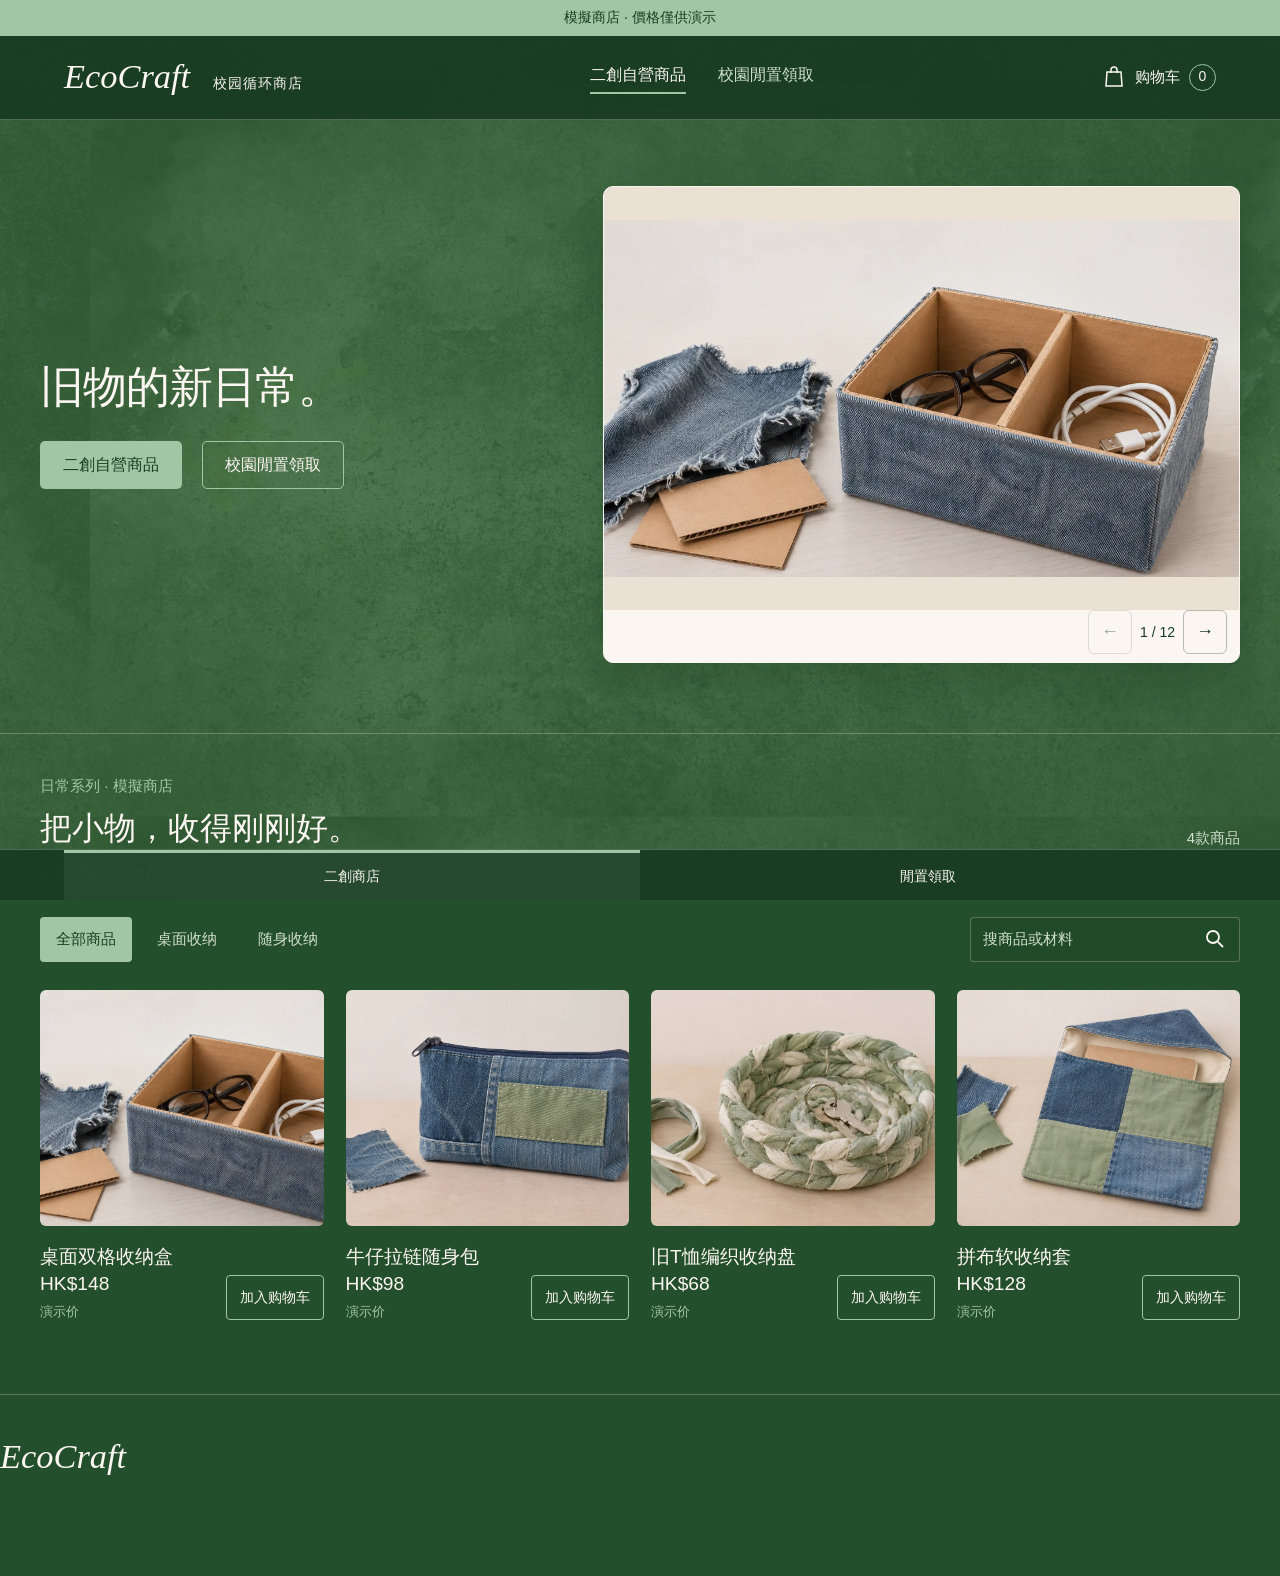
==== commit c8508475: "Make the storefront product-first and reveal details on demand" ====
--- a/index.html
+++ b/index.html
@@ -3,23 +3,23 @@
 <head>
 <meta charset="utf-8"><meta name="viewport" content="width=device-width,initial-scale=1"><meta name="theme-color" content="#244f2c">
 <title>EcoCraft 自营商店 · 旧物的新日常</title>
-<meta name="description" content="EcoCraft校园二创自营商店演示。浏览四款二创小物，体验商品详情、购物车与模拟下单，或探索旧物分级与AI辅助检查。">
+<meta name="description" content="瀏覽 EcoCraft 二創商品和校園閒置物品，體驗購物及校內自取。">
 <link rel="stylesheet" href="shop.css?v=shop-r6">
-<link rel="stylesheet" href="reuse.css">
-<link rel="stylesheet" href="collection.css?v=series1">
-<script>const legacySections=['home','materials','ai-demo','works','daily-collection','campus-collection','transform','material-match','flow','validate','sources'];function preserveShowroomLink(){if(legacySections.includes(location.hash.slice(1)))location.replace('studio.html'+location.hash);}preserveShowroomLink();addEventListener('hashchange',preserveShowroomLink);</script>
+<link rel="stylesheet" href="reuse.css?v=retail1">
+<link rel="stylesheet" href="collection.css?v=retail1">
+<script>const legacySections=['home','materials','ai-demo','works','daily-collection','campus-collection','transform','material-match','flow'];function preserveShowroomLink(){if(legacySections.includes(location.hash.slice(1)))location.replace('studio.html'+location.hash);}preserveShowroomLink();addEventListener('hashchange',preserveShowroomLink);</script>
 </head>
 <body>
 <a class="skip" href="#shop">跳到商品</a>
-<div class="demo-notice">店铺演示｜图片为AI概念，价格及数量供体验，无真实收款。</div>
+<div class="demo-notice">模擬商店 · 價格僅供演示</div>
 <header class="shop-header">
 <a class="brand" href="./" aria-label="EcoCraft商店首页">EcoCraft <span>校园循环商店</span></a>
-<nav class="desktop-nav" aria-label="主导航"><a href="#shop" aria-current="page">二創自營商品</a><a href="reuse.html">校園閒置領取</a><a href="studio.html#materials">旧物与AI</a><a href="studio.html#works">二創作品</a></nav>
+<nav class="desktop-nav" aria-label="主导航"><a href="#shop" aria-current="page">二創自營商品</a><a href="reuse.html">校園閒置領取</a></nav>
 <button class="cart-button" data-open-cart aria-label="打开购物车"><svg viewBox="0 0 24 24" fill="none" stroke="currentColor" stroke-width="1.5" aria-hidden="true"><path d="M5 7h14l1 14H4L5 7Z"/><path d="M9 8V5a3 3 0 0 1 6 0v3"/></svg><span>购物车</span><b data-cart-count>0</b></button>
 </header>
 <main>
 <section class="shop-hero">
-<div class="hero-copy"><p class="small-heading">EcoCraft 日常系列</p><h1>旧物的新日常。</h1><p class="hero-lead">从不再穿的牛仔裤，<br>到桌上刚好需要的小收纳。</p><p class="hero-description">我们收集、挑选合适的旧料，设计成好用的小物。<br class="desktop-break">滑動右側相片，瀏覽日常系列與校園系列。</p><div class="hero-actions"><a class="button primary" href="#shop">二創自營商品</a><a class="button outline" href="reuse.html">校園閒置領取</a><a class="text-link" href="studio.html#ai-demo">看看旧物如何匹配模板</a></div><p class="hero-note">自营设计 · 材料来源可见 · 校内自取演示</p></div>
+<div class="hero-copy"><h1>旧物的新日常。</h1><div class="hero-actions"><a class="button primary" href="#shop">二創自營商品</a><a class="button outline" href="reuse.html">校園閒置領取</a></div></div>
 <div class="work-carousel" data-work-carousel="shop" role="region" aria-label="作品照片輪播">
  <div class="work-carousel-track" tabindex="0" aria-label="左右捲動觀看作品"></div>
  <div class="work-carousel-controls">
@@ -31,16 +31,15 @@
 </section>
 <section class="catalog-section" id="shop" aria-labelledby="catalog-title">
 <div class="catalog-heading"><div><p class="small-heading">日常系列 · 模擬商店</p><h2 id="catalog-title">把小物，收得刚刚好。</h2></div><span id="results-count" aria-live="polite">4款商品</span></div>
-<p class="catalog-note">本页模拟购物，不会付款或提交真实订单。四款均为待打样概念；演示价格不作正式报价或盈利依据。 <a class="text-link" href="studio.html#campus-collection">查看校園系列二創成品</a></p>
+<p class="catalog-note"><a class="text-link" href="studio.html#campus-collection">查看校園系列二創成品</a></p>
 <div class="shop-tools"><div class="categories" role="group" aria-label="商品类别"><button data-category="all" aria-pressed="true">全部商品</button><button data-category="desktop" aria-pressed="false">桌面收纳</button><button data-category="carry" aria-pressed="false">随身收纳</button></div><form id="search-form" role="search"><label class="sr-only" for="search">搜索商品或材料</label><input id="search" type="search" placeholder="搜商品或材料" autocomplete="off"><button type="submit" aria-label="搜索商品"><svg viewBox="0 0 24 24" fill="none" stroke="currentColor" stroke-width="1.8" aria-hidden="true"><circle cx="10" cy="10" r="6"/><path d="m15 15 5 5"/></svg></button></form></div>
 <div id="catalog-grid" class="catalog-grid"></div>
 <div id="empty-results" class="empty-results" hidden><h3>还没有找到这款小物。</h3><p>试试“牛仔”“拉链”或换一个类别。</p><button id="reset-search" class="button primary">查看全部商品</button></div>
-<details class="catalog-background"><summary>店铺运营说明</summary><p>本期由EcoCraft自营收料、制作与销售。</p></details>
 </section>
-<section class="circular-section"><div><p class="small-heading">旧物的下一站</p><h2>来路清楚，去向也清楚。</h2><p>完好的继续用；适合二创的，匹配模板后再制作。<br>从A/B/C分流，到AI辅助检查与创客确认，都可以点开看。</p><a class="button outline" href="studio.html#materials">探索旧物与AI</a></div><div class="circular-images"><img src="assets/shop-material.webp" alt="AI原物图：旧裤子、旧T恤和纸板" loading="lazy"><span>旧料</span><img src="assets/shop-T02.webp" alt="AI概念：牛仔拉链随身包" loading="lazy"><span>新用途</span></div></section>
+
 </main>
-<footer class="shop-footer"><div><a class="brand" href="./">EcoCraft</a><p>给合适的旧料，一个好用的新日常。</p></div><div><a href="studio.html#flow">收集与制作流程</a><a href="studio.html#sources">项目与资料依据</a><p>演示商店，不接受真实订单或付款。</p></div></footer>
-<nav class="bottom-nav two-entry-nav" aria-label="页面与原有功能"><a href="#shop" aria-current="page">二創商店</a><a href="reuse.html">閒置領取</a><a href="studio.html#materials">旧物分级</a><a href="studio.html#ai-demo">AI检查</a><a href="studio.html#flow">项目流程</a></nav>
+<footer class="shop-footer"><a class="brand" href="./">EcoCraft</a></footer>
+<nav class="bottom-nav two-entry-nav" aria-label="页面与原有功能"><a href="#shop" aria-current="page">二創商店</a><a href="reuse.html">閒置領取</a></nav>
 <dialog id="product-dialog" class="product-dialog" aria-labelledby="detail-title">
 <button class="dialog-close" data-close="product-dialog" aria-label="关闭商品详情">×</button>
 <div class="detail-layout"><div class="detail-image"><img id="detail-img" alt="" src="assets/shop-T01.webp"><span class="photo-label">AI概念图 · 尚未打样</span></div><div class="detail-copy"><p class="material" id="detail-material"></p><h2 id="detail-title"></h2><p id="detail-use"></p><div class="detail-price"><strong id="detail-price"></strong><span>演示价</span></div><p class="price-explainer">价格用于体验购物流程，不是正式报价。</p><label class="qty-label" for="detail-qty">演示数量 <input type="number" id="detail-qty" min="1" max="5" step="1" value="1"></label><p class="price-explainer">本页为模拟购物，不会付款、不会提交订单，也不用填写个人资料。尺寸、质量和交付时间须在实物验证后确认，概念图不代表已有库存。</p><div class="detail-actions"><button class="button primary" id="detail-add">加入购物车</button><button class="button soft" id="detail-buy">体验下单</button></div><details><summary>尺寸与配色</summary><dl class="detail-spec"><div><dt>拟议尺寸</dt><dd id="detail-size"></dd></div><div><dt>图示配色</dt><dd>牛仔蓝／柔和混色，实际材料会有差异</dd></div></dl></details><details><summary>材料与制作</summary><p id="detail-raw"></p><a id="detail-template" href="studio.html#works">查看材料与制作模板</a></details><details><summary>质量与使用说明</summary><p id="detail-care"></p></details></div></div>
@@ -49,5 +48,5 @@
 <dialog id="checkout-dialog" class="checkout-dialog" aria-labelledby="checkout-title"><button class="dialog-close" data-close="checkout-dialog" aria-label="关闭模拟结算">×</button><p class="small-heading">模拟结算</p><h2 id="checkout-title">确认这次选择</h2><form id="checkout-form"><ul id="checkout-items" class="order-items"></ul><details class="pickup-details"><summary>校内自取（演示）</summary><p>无额外费用，不指定真实地点或日期。</p></details><div class="total-row"><span>演示合计</span><strong id="checkout-total"></strong></div><label class="demo-accept"><input id="demo-accept" type="checkbox"><span>我知道这是模拟交易，不会扣款或提交真实订单。</span></label><div class="checkout-actions"><button class="plain-button" type="button" id="back-cart">返回购物车</button><button class="button primary" type="submit" id="place-order" aria-disabled="true">生成模拟订单</button></div></form></dialog>
 <dialog id="receipt-dialog" class="receipt-dialog" aria-labelledby="receipt-title"><button class="dialog-close" data-close="receipt-dialog" aria-label="关闭模拟订单">×</button><div class="receipt-check" aria-hidden="true">✓</div><p class="small-heading">模拟结算 · 购物流程体验完成</p><h2 id="receipt-title">模拟订单已生成</h2><p class="receipt-state">未付款 · 未提交 · 不会通知任何人</p><p class="receipt-number">演示编号 <span id="receipt-id"></span></p><ul id="receipt-items" class="order-items"></ul><div class="total-row"><span>演示合计</span><strong id="receipt-total"></strong></div><p class="local-note">没有真实库存、付款或发货。关闭后可以继续体验。</p><div class="receipt-actions"><button class="button primary" data-close="receipt-dialog">继续逛商品</button><a class="text-link" href="studio.html#ai-demo">探索旧物与AI</a></div></dialog>
 <div id="shop-toast" class="shop-toast" role="status" aria-live="polite"></div>
-<script src="products.js?v=shop-r6"></script><script src="campus-products.js?v=series1"></script><script src="work-carousel.js?v=series1"></script><script src="shop-core.js?v=shop-r6"></script><script src="shop.js?v=series1"></script>
+<script src="products.js?v=shop-r6"></script><script src="campus-products.js?v=retail1"></script><script src="work-carousel.js?v=retail1"></script><script src="shop-core.js?v=shop-r6"></script><script src="shop.js?v=retail1"></script>
 </body></html>
--- a/reuse.css
+++ b/reuse.css
@@ -1,6 +1,6 @@
 /* Use the existing shop tokens, texture, dialogs and navigation. */
 .bottom-nav.two-entry-nav {
-  grid-template-columns: repeat(5, minmax(0, 1fr));
+  grid-template-columns: repeat(2, minmax(0, 1fr));
 }
 
 .reuse-page {
--- a/collection.css
+++ b/collection.css
@@ -42,19 +42,8 @@
   background: #eae1d4;
 }
 
-.work-carousel-caption {
-  display: grid;
-  gap: 4px;
-  padding: 12px 16px 8px;
-}
-
-.work-carousel-caption span,
 .work-carousel-position {
   font-size: .875rem;
-}
-
-.work-carousel-caption strong {
-  font-size: 1.125rem;
 }
 
 .work-carousel-controls {
@@ -75,6 +64,13 @@
   font-size: 1.125rem;
 }
 
+.work-carousel-controls [data-carousel-toggle] {
+  width: auto;
+  padding: 0 10px;
+  margin-inline-end: auto;
+  font-size: .875rem;
+}
+
 .work-carousel-controls button:disabled {
   opacity: .45;
 }
@@ -194,3 +190,47 @@
     scroll-behavior: auto;
   }
 }
+
+#product-details[hidden] {
+  display: none;
+}
+
+.work-material-details {
+  grid-column: 1 / -1;
+  padding: 16px 20px;
+  border: 1px solid var(--line);
+  border-radius: 8px;
+  scroll-margin-top: 90px;
+}
+
+.work-material-details summary {
+  cursor: pointer;
+  font-weight: 600;
+}
+
+.work-material-grid {
+  display: grid;
+  grid-template-columns: repeat(2, minmax(0, 1fr));
+  gap: 18px 32px;
+}
+
+.work-material-grid h4 {
+  margin: 0 0 6px;
+  font-size: 1rem;
+}
+
+.work-material-grid p,
+.work-material-grid ol {
+  margin: 0;
+  color: var(--muted);
+}
+
+.work-material-grid ol {
+  padding-inline-start: 1.5em;
+}
+
+@media (max-width: 650px) {
+  .work-material-grid {
+    grid-template-columns: 1fr;
+  }
+}
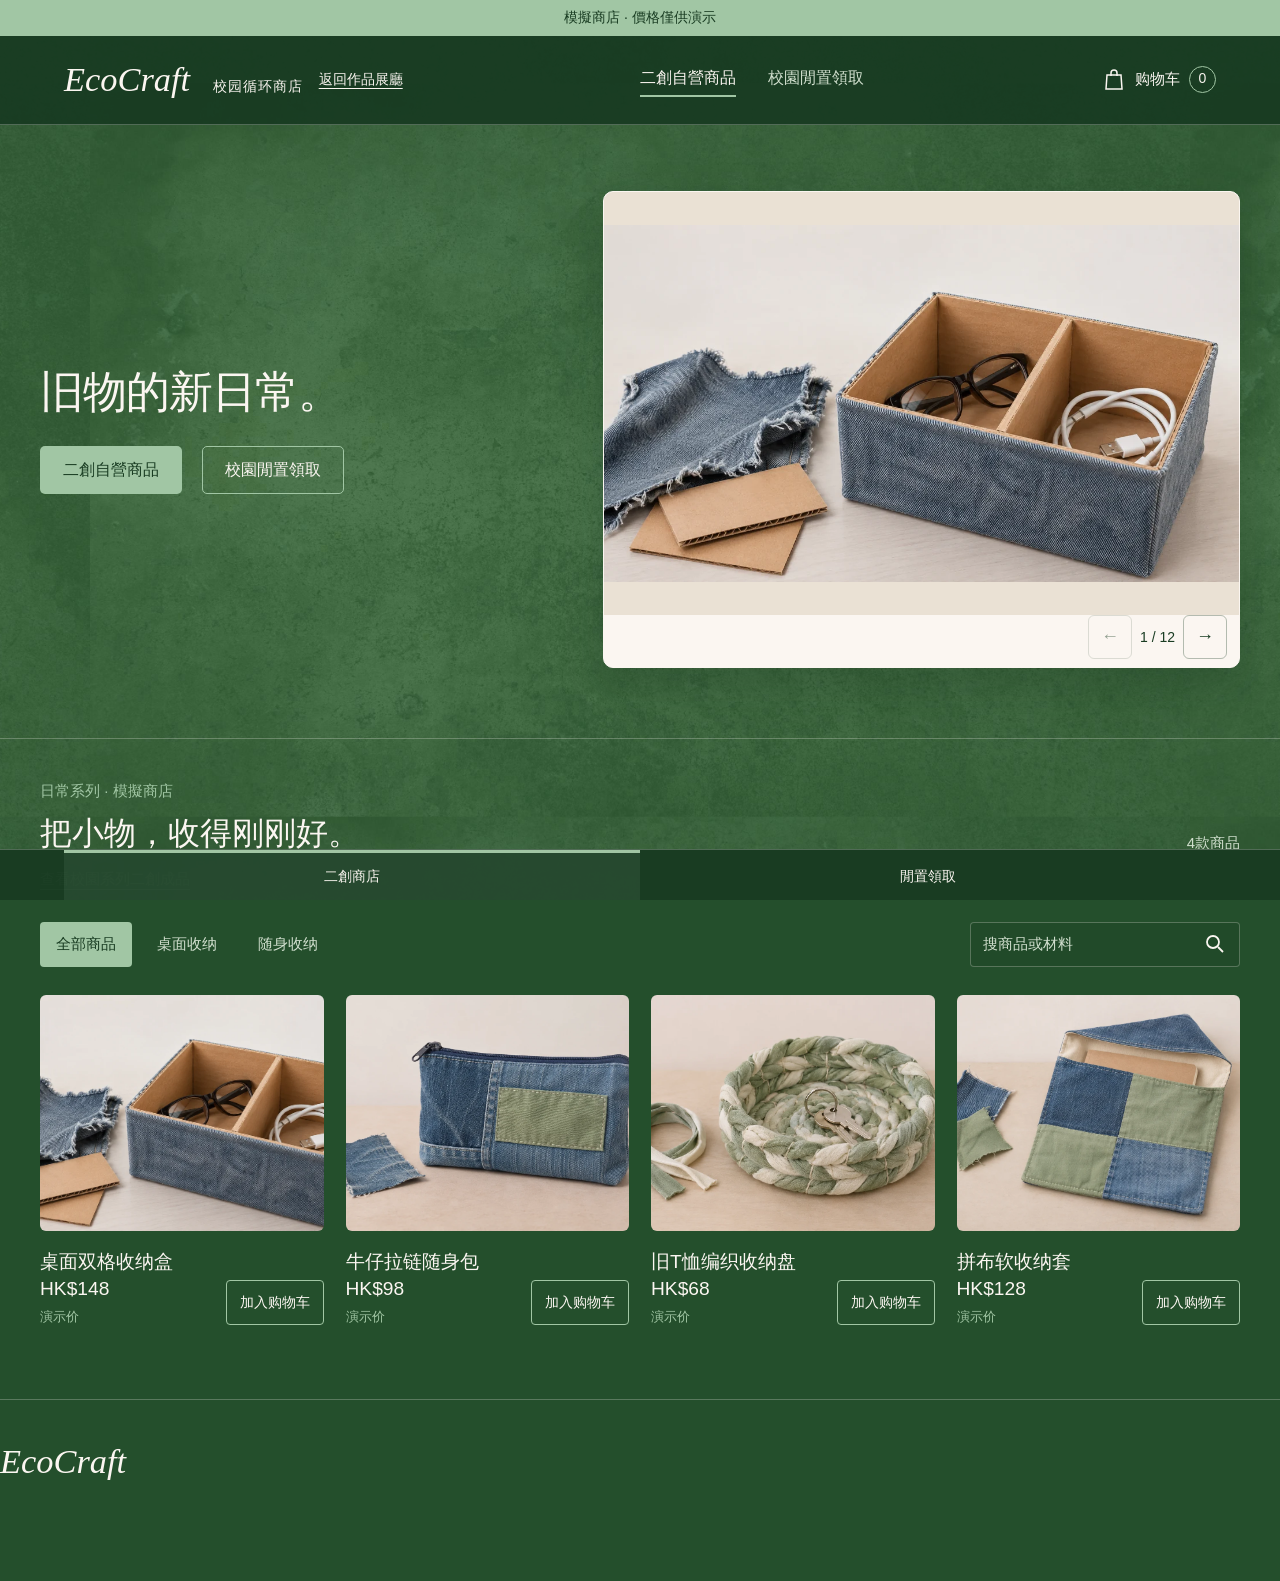
==== commit 0df6aa55: "Restore direct showroom navigation from the store" ====
--- a/index.html
+++ b/index.html
@@ -4,7 +4,7 @@
 <meta charset="utf-8"><meta name="viewport" content="width=device-width,initial-scale=1"><meta name="theme-color" content="#244f2c">
 <title>EcoCraft 自营商店 · 旧物的新日常</title>
 <meta name="description" content="瀏覽 EcoCraft 二創商品和校園閒置物品，體驗購物及校內自取。">
-<link rel="stylesheet" href="shop.css?v=shop-r6">
+<link rel="stylesheet" href="shop.css?v=showroom-link1">
 <link rel="stylesheet" href="reuse.css?v=retail1">
 <link rel="stylesheet" href="collection.css?v=retail1">
 <script>const legacySections=['home','materials','ai-demo','works','daily-collection','campus-collection','transform','material-match','flow'];function preserveShowroomLink(){if(legacySections.includes(location.hash.slice(1)))location.replace('studio.html'+location.hash);}preserveShowroomLink();addEventListener('hashchange',preserveShowroomLink);</script>
@@ -13,7 +13,10 @@
 <a class="skip" href="#shop">跳到商品</a>
 <div class="demo-notice">模擬商店 · 價格僅供演示</div>
 <header class="shop-header">
+<div class="shop-brand-links">
 <a class="brand" href="./" aria-label="EcoCraft商店首页">EcoCraft <span>校园循环商店</span></a>
+<a class="shop-showroom-link" href="studio.html#home">返回作品展廳</a>
+</div>
 <nav class="desktop-nav" aria-label="主导航"><a href="#shop" aria-current="page">二創自營商品</a><a href="reuse.html">校園閒置領取</a></nav>
 <button class="cart-button" data-open-cart aria-label="打开购物车"><svg viewBox="0 0 24 24" fill="none" stroke="currentColor" stroke-width="1.5" aria-hidden="true"><path d="M5 7h14l1 14H4L5 7Z"/><path d="M9 8V5a3 3 0 0 1 6 0v3"/></svg><span>购物车</span><b data-cart-count>0</b></button>
 </header>
--- a/shop.css
+++ b/shop.css
@@ -23,3 +23,26 @@
   .detail-price { margin-top: 8px; }
   .qty-label { margin: 10px 0; }
 }
+
+.shop-brand-links {
+  display: flex;
+  align-items: center;
+  flex-wrap: wrap;
+  gap: 0 16px;
+}
+
+.shop-showroom-link {
+  display: inline-flex;
+  align-items: center;
+  min-height: 44px;
+  color: var(--paper);
+  font-size: .875rem;
+  white-space: nowrap;
+  text-underline-offset: 4px;
+}
+
+@media (max-width: 760px) {
+  .shop-brand-links {
+    gap: 0 12px;
+  }
+}
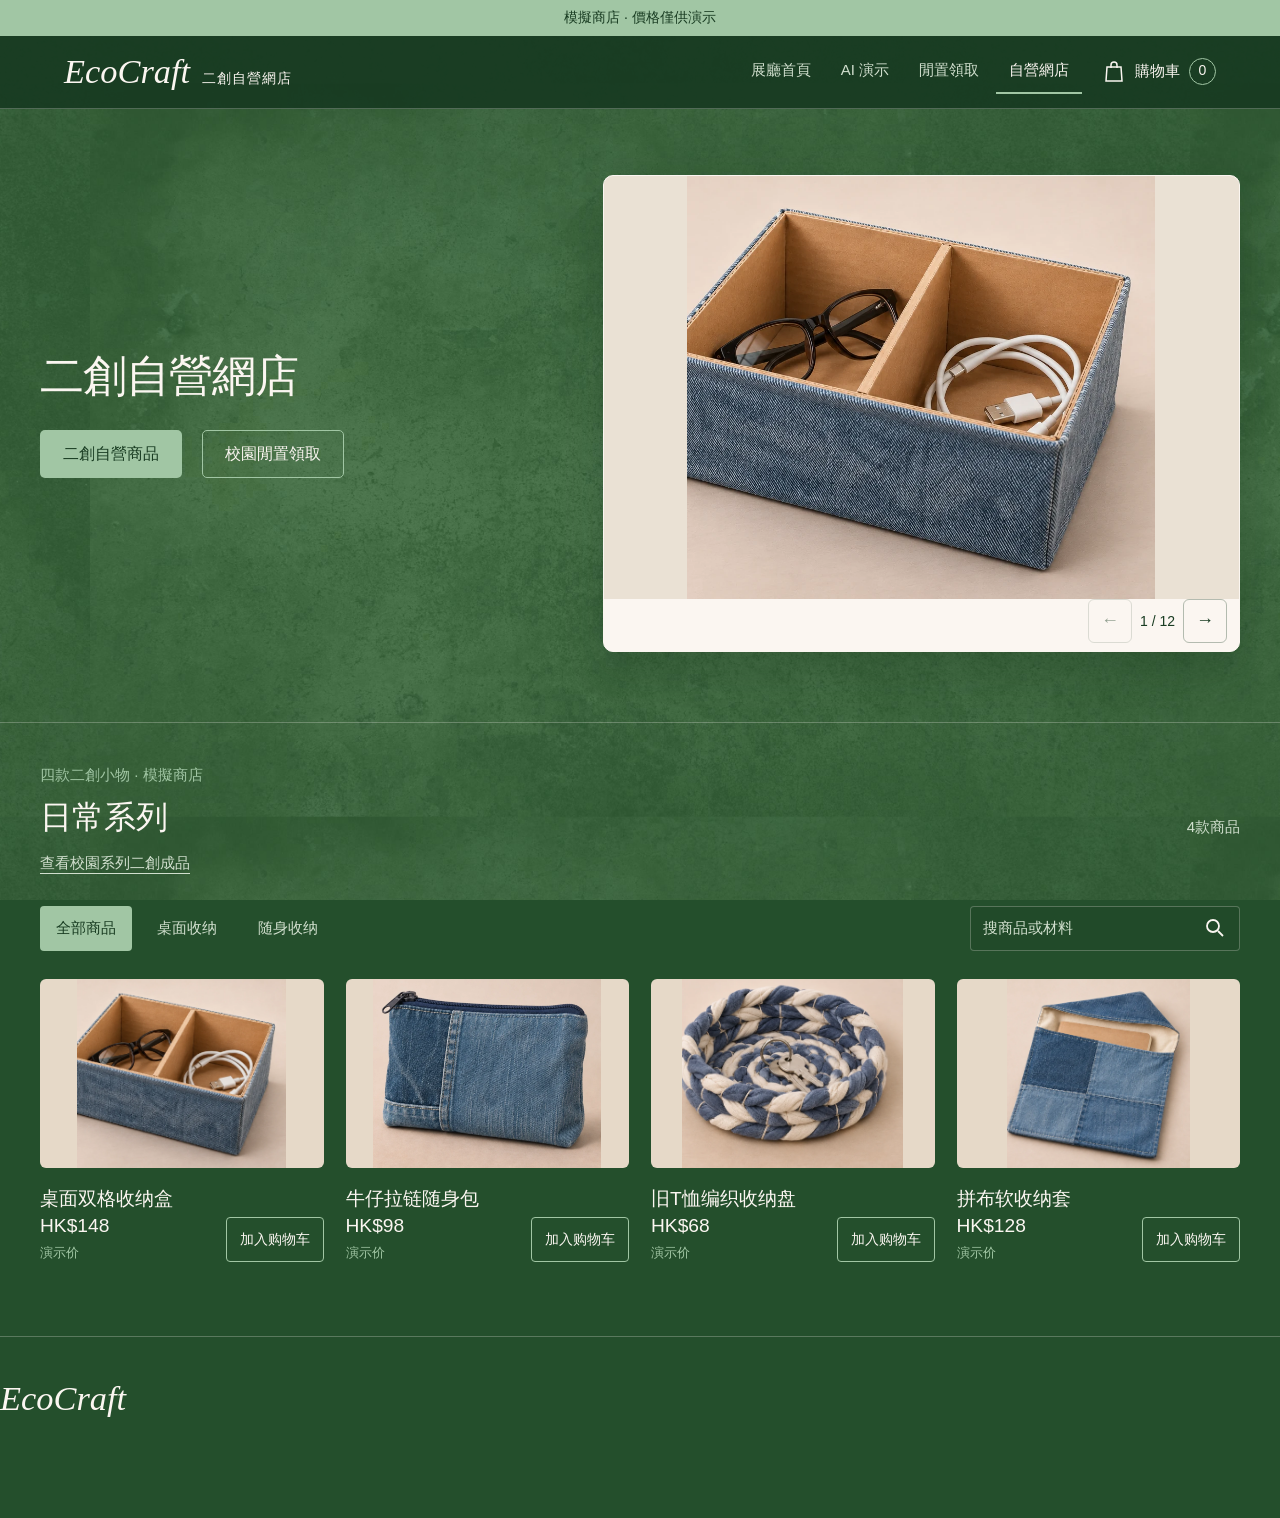
==== commit f4a164ba: "Publish reviewed EcoCraft showroom navigation and material cards" ====
--- a/index.html
+++ b/index.html
@@ -1,28 +1,21 @@
 <!doctype html>
 <html lang="zh-Hans">
 <head>
-<meta charset="utf-8"><meta name="viewport" content="width=device-width,initial-scale=1"><meta name="theme-color" content="#244f2c">
+<meta charset="utf-8"><meta name="viewport" content="width=device-width,initial-scale=1, viewport-fit=cover"><meta name="theme-color" content="#244f2c">
 <title>EcoCraft 自营商店 · 旧物的新日常</title>
 <meta name="description" content="瀏覽 EcoCraft 二創商品和校園閒置物品，體驗購物及校內自取。">
 <link rel="stylesheet" href="shop.css?v=showroom-link1">
 <link rel="stylesheet" href="reuse.css?v=retail1">
 <link rel="stylesheet" href="collection.css?v=retail1">
 <script>const legacySections=['home','materials','ai-demo','works','daily-collection','campus-collection','transform','material-match','flow'];function preserveShowroomLink(){if(legacySections.includes(location.hash.slice(1)))location.replace('studio.html'+location.hash);}preserveShowroomLink();addEventListener('hashchange',preserveShowroomLink);</script>
-</head>
+<link rel="stylesheet" href="entry-navigation.css?v=1"></head>
 <body>
 <a class="skip" href="#shop">跳到商品</a>
 <div class="demo-notice">模擬商店 · 價格僅供演示</div>
-<header class="shop-header">
-<div class="shop-brand-links">
-<a class="brand" href="./" aria-label="EcoCraft商店首页">EcoCraft <span>校园循环商店</span></a>
-<a class="shop-showroom-link" href="studio.html#home">返回作品展廳</a>
-</div>
-<nav class="desktop-nav" aria-label="主导航"><a href="#shop" aria-current="page">二創自營商品</a><a href="reuse.html">校園閒置領取</a></nav>
-<button class="cart-button" data-open-cart aria-label="打开购物车"><svg viewBox="0 0 24 24" fill="none" stroke="currentColor" stroke-width="1.5" aria-hidden="true"><path d="M5 7h14l1 14H4L5 7Z"/><path d="M9 8V5a3 3 0 0 1 6 0v3"/></svg><span>购物车</span><b data-cart-count>0</b></button>
-</header>
+<header class="shop-header ec-header"><a class="brand" href="studio.html#home" aria-label="EcoCraft 展廳首頁">EcoCraft<span>二創自營網店</span></a><nav class="ec-routes ec-routes--top" aria-label="主要導覽"><a href="studio.html#home" data-route="home">展廳首頁</a><a href="studio.html#ai-demo" data-route="ai">AI 演示</a><a href="reuse.html" data-route="reuse">閒置領取</a><a href="index.html?v=showroom-link1#shop" data-route="shop" aria-current="page">自營網店</a></nav><button class="cart-button" data-open-cart aria-label="打開購物車"><svg viewBox="0 0 24 24" fill="none" stroke="currentColor" stroke-width="1.5" aria-hidden="true"><path d="M5 7h14l1 14H4L5 7Z"/><path d="M9 8V5a3 3 0 0 1 6 0v3"/></svg><span>購物車</span><b data-cart-count>0</b></button></header>
 <main>
 <section class="shop-hero">
-<div class="hero-copy"><h1>旧物的新日常。</h1><div class="hero-actions"><a class="button primary" href="#shop">二創自營商品</a><a class="button outline" href="reuse.html">校園閒置領取</a></div></div>
+<div class="hero-copy"><h1>二創自營網店</h1><div class="hero-actions"><a class="button primary" href="#shop">二創自營商品</a><a class="button outline" href="reuse.html">校園閒置領取</a></div></div>
 <div class="work-carousel" data-work-carousel="shop" role="region" aria-label="作品照片輪播">
  <div class="work-carousel-track" tabindex="0" aria-label="左右捲動觀看作品"></div>
  <div class="work-carousel-controls">
@@ -33,7 +26,7 @@
 </div>
 </section>
 <section class="catalog-section" id="shop" aria-labelledby="catalog-title">
-<div class="catalog-heading"><div><p class="small-heading">日常系列 · 模擬商店</p><h2 id="catalog-title">把小物，收得刚刚好。</h2></div><span id="results-count" aria-live="polite">4款商品</span></div>
+<div class="catalog-heading"><div><p class="small-heading">四款二創小物 · 模擬商店</p><h2 id="catalog-title">日常系列</h2></div><span id="results-count" aria-live="polite">4款商品</span></div>
 <p class="catalog-note"><a class="text-link" href="studio.html#campus-collection">查看校園系列二創成品</a></p>
 <div class="shop-tools"><div class="categories" role="group" aria-label="商品类别"><button data-category="all" aria-pressed="true">全部商品</button><button data-category="desktop" aria-pressed="false">桌面收纳</button><button data-category="carry" aria-pressed="false">随身收纳</button></div><form id="search-form" role="search"><label class="sr-only" for="search">搜索商品或材料</label><input id="search" type="search" placeholder="搜商品或材料" autocomplete="off"><button type="submit" aria-label="搜索商品"><svg viewBox="0 0 24 24" fill="none" stroke="currentColor" stroke-width="1.8" aria-hidden="true"><circle cx="10" cy="10" r="6"/><path d="m15 15 5 5"/></svg></button></form></div>
 <div id="catalog-grid" class="catalog-grid"></div>
@@ -41,8 +34,8 @@
 </section>
 
 </main>
-<footer class="shop-footer"><a class="brand" href="./">EcoCraft</a></footer>
-<nav class="bottom-nav two-entry-nav" aria-label="页面与原有功能"><a href="#shop" aria-current="page">二創商店</a><a href="reuse.html">閒置領取</a></nav>
+<footer class="shop-footer"><a class="brand" href="studio.html#home">EcoCraft</a></footer>
+<nav class="ec-routes ec-routes--bottom" aria-label="主要導覽"><a href="studio.html#home" data-route="home">展廳首頁</a><a href="studio.html#ai-demo" data-route="ai">AI 演示</a><a href="reuse.html" data-route="reuse">閒置領取</a><a href="index.html?v=showroom-link1#shop" data-route="shop" aria-current="page">自營網店</a></nav>
 <dialog id="product-dialog" class="product-dialog" aria-labelledby="detail-title">
 <button class="dialog-close" data-close="product-dialog" aria-label="关闭商品详情">×</button>
 <div class="detail-layout"><div class="detail-image"><img id="detail-img" alt="" src="assets/shop-T01.webp"><span class="photo-label">AI概念图 · 尚未打样</span></div><div class="detail-copy"><p class="material" id="detail-material"></p><h2 id="detail-title"></h2><p id="detail-use"></p><div class="detail-price"><strong id="detail-price"></strong><span>演示价</span></div><p class="price-explainer">价格用于体验购物流程，不是正式报价。</p><label class="qty-label" for="detail-qty">演示数量 <input type="number" id="detail-qty" min="1" max="5" step="1" value="1"></label><p class="price-explainer">本页为模拟购物，不会付款、不会提交订单，也不用填写个人资料。尺寸、质量和交付时间须在实物验证后确认，概念图不代表已有库存。</p><div class="detail-actions"><button class="button primary" id="detail-add">加入购物车</button><button class="button soft" id="detail-buy">体验下单</button></div><details><summary>尺寸与配色</summary><dl class="detail-spec"><div><dt>拟议尺寸</dt><dd id="detail-size"></dd></div><div><dt>图示配色</dt><dd>牛仔蓝／柔和混色，实际材料会有差异</dd></div></dl></details><details><summary>材料与制作</summary><p id="detail-raw"></p><a id="detail-template" href="studio.html#works">查看材料与制作模板</a></details><details><summary>质量与使用说明</summary><p id="detail-care"></p></details></div></div>
@@ -52,4 +45,4 @@
 <dialog id="receipt-dialog" class="receipt-dialog" aria-labelledby="receipt-title"><button class="dialog-close" data-close="receipt-dialog" aria-label="关闭模拟订单">×</button><div class="receipt-check" aria-hidden="true">✓</div><p class="small-heading">模拟结算 · 购物流程体验完成</p><h2 id="receipt-title">模拟订单已生成</h2><p class="receipt-state">未付款 · 未提交 · 不会通知任何人</p><p class="receipt-number">演示编号 <span id="receipt-id"></span></p><ul id="receipt-items" class="order-items"></ul><div class="total-row"><span>演示合计</span><strong id="receipt-total"></strong></div><p class="local-note">没有真实库存、付款或发货。关闭后可以继续体验。</p><div class="receipt-actions"><button class="button primary" data-close="receipt-dialog">继续逛商品</button><a class="text-link" href="studio.html#ai-demo">探索旧物与AI</a></div></dialog>
 <div id="shop-toast" class="shop-toast" role="status" aria-live="polite"></div>
 <script src="products.js?v=shop-r6"></script><script src="campus-products.js?v=retail1"></script><script src="work-carousel.js?v=retail1"></script><script src="shop-core.js?v=shop-r6"></script><script src="shop.js?v=retail1"></script>
-</body></html>
+<script src="entry-navigation.js?v=1"></script></body></html>
--- a/entry-navigation.css
+++ b/entry-navigation.css
@@ -0,0 +1,42 @@
+/* Main destinations use the same order at both entry URLs and in the pickup area. */
+.ec-header { gap: 20px; padding: 14px max(5vw, 20px); }
+.ec-header .brand { flex: 0 0 auto; }
+.ec-header .brand span { margin-left: 12px; letter-spacing: .07em; }
+.ec-routes { display: flex; align-items: stretch; gap: 4px; }
+.ec-routes a { display: inline-flex; align-items: center; justify-content: center; text-decoration: none; min-height: 44px; padding: 6px 13px; color: var(--muted); font-size: 15px; font-weight: 500; white-space: nowrap; border-bottom: 2px solid transparent; }
+.ec-routes a:hover { color: var(--paper); background: #a1c6a416; }
+.ec-routes [aria-current] { color: var(--paper); border-color: var(--sage); }
+.ec-routes--top { margin-left: auto; }
+.ec-routes--bottom { display: none; }
+.ec-header #present { min-height: 44px; font-size: 14px; }
+#home .ec-home-copy h1 { margin: 0 0 27px; line-height: 1.17; font-size: clamp(40px, 4.4vw, 64px); font-weight: 600; letter-spacing: -.045em; }
+.ec-doors { border-top: 1px solid #fbf6f168; }
+.ec-doors a { display: flex; align-items: center; justify-content: space-between; gap: 12px; padding: 13px 5px; text-decoration: none; border-bottom: 1px solid #fbf6f155; }
+.ec-doors a:hover { background: #fbf6f10c; }
+.ec-doors strong, .ec-doors small { display: block; }
+.ec-doors strong { color: var(--paper); font-size: 19px; font-weight: 600; }
+.ec-doors small { color: #d4e2d1; font-size: 14px; }
+.ec-arrow { font-family: system-ui, sans-serif; font-size: 22px; line-height: 1; color: var(--sage); margin-right: 8px; }
+html { scroll-padding-top: 84px; }
+@media(max-width: 800px) {
+  html {scroll-padding-top: 71px;}
+  .ec-header {gap: 9px; min-height: 57px; padding: 5px 15px;}
+  .ec-header .brand {font-size: 27px;}
+  .ec-header .brand span {display: inline; margin-left: 8px; font-size: 12px;}
+  .ec-routes--top {display: none;}
+  .ec-routes--bottom {display: grid; grid-template-columns: repeat(4,minmax(0,1fr)); gap: 0; position: fixed; inset: auto 0 0; z-index: 26; background: #183921; border-top: 1px solid #fbf6f142; padding: 0 env(safe-area-inset-right) env(safe-area-inset-bottom) env(safe-area-inset-left);}
+  .ec-routes--bottom a {padding: 4px 2px; border-bottom: 0; border-top: 3px solid transparent; font-size: 13px; line-height: 1.4; min-height: 49px;}
+  .ec-routes--bottom [aria-current] {border-top-color: var(--sage); background: #a1c6a414;}
+  body {padding-bottom: calc(55px + env(safe-area-inset-bottom));}
+  nav.progress {position: static; margin: 0; padding: 0 8px;}
+  body.present nav.progress {position: static;}
+  #home.hero.section {min-height: 0; grid-template-columns: minmax(0,1fr); padding: 26px 18px 32px; gap: 22px;}
+  #home .ec-home-copy h1 {font-size: clamp(34px,8vw,48px); margin-bottom: 18px;}
+  .ec-doors a {padding: 8px 4px;}
+  .ec-doors strong {font-size: 17px;}
+  .ec-doors small {font-size: 13px;}
+}
+@media(prefers-reduced-motion: reduce){html{scroll-behavior:auto;}}
+
+/* Preserve the silhouette and side seams of each piece in the shop grid. */
+.catalog-grid .photo-button>img { object-fit: contain; aspect-ratio: 3 / 2; background: #e6d9c8; }
